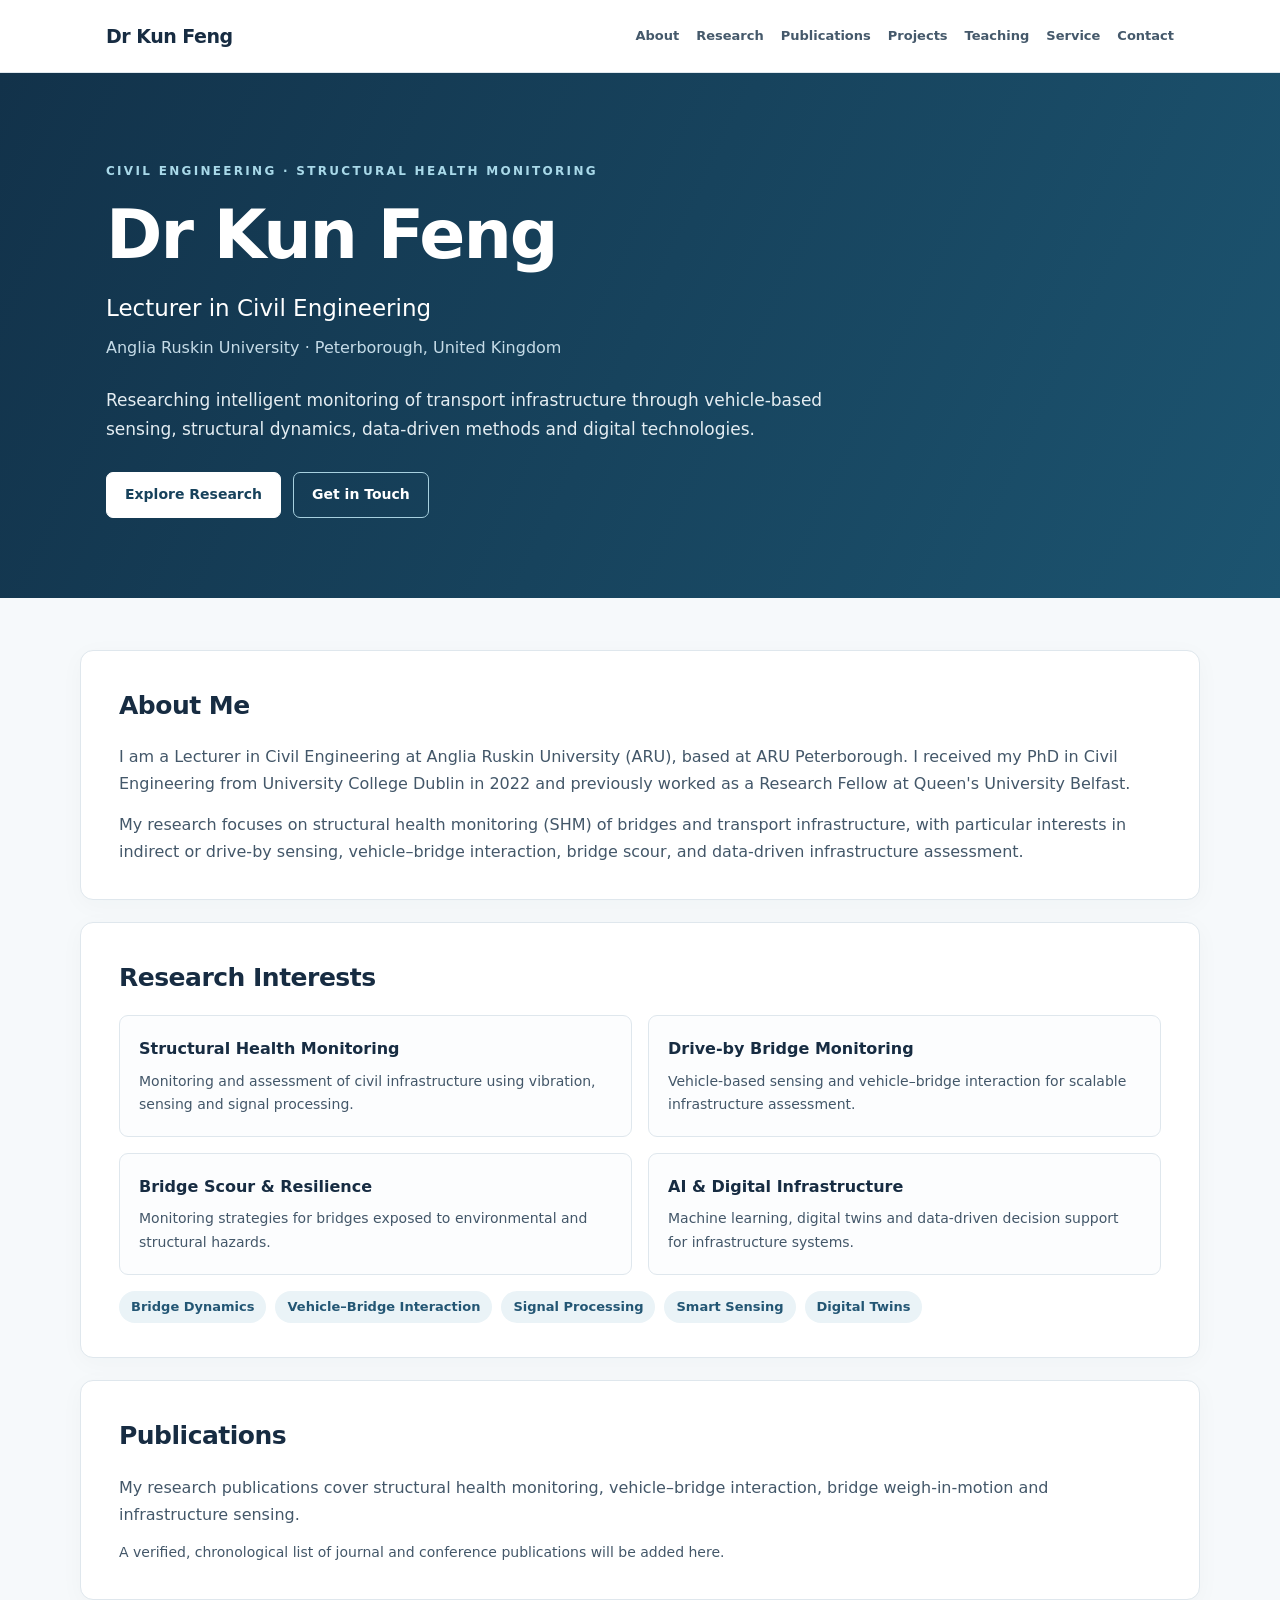
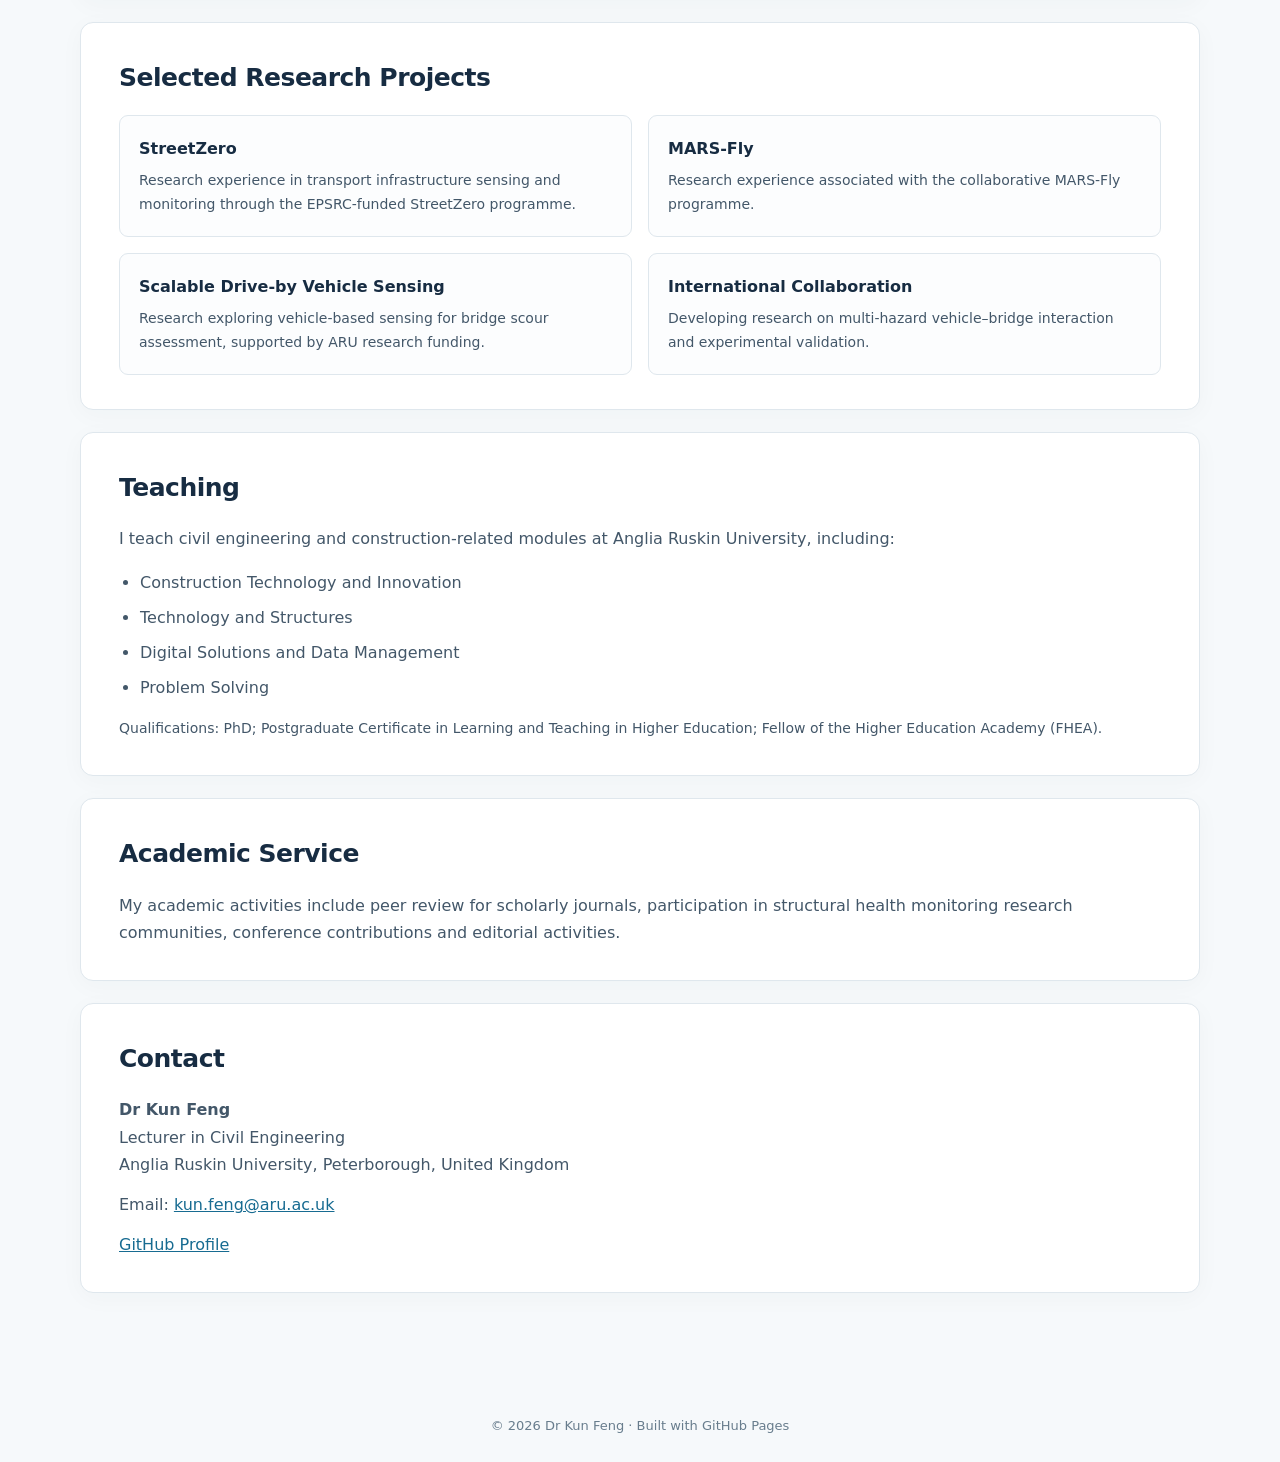
==== index.html @ 4bc51260 "Create index.html" ====
<!doctype html>
<html lang="en">
<head>
<meta charset="utf-8"><meta name="viewport" content="width=device-width, initial-scale=1">
<meta name="description" content="Academic website of Dr Kun Feng, Lecturer in Civil Engineering at Anglia Ruskin University. Research in structural health monitoring and vehicle–bridge interaction.">
<title>Dr Kun Feng | Civil Engineering Research</title>
<style>
:root{--ink:#172c42;--muted:#596b7c;--accent:#176b91;--line:#dfe7ed;--bg:#f6f9fb;--white:#fff}*{box-sizing:border-box}html{scroll-behavior:smooth}body{margin:0;background:var(--bg);font:16px/1.7 system-ui,-apple-system,Segoe UI,Arial,sans-serif;color:var(--ink)}a{color:var(--accent)}.shell{max-width:1120px;margin:auto;padding:0 26px}.top{background:#fff;border-bottom:1px solid var(--line);position:sticky;top:0;z-index:5}.nav{display:flex;align-items:center;justify-content:space-between;gap:20px;min-height:72px}.brand{font-size:19px;font-weight:750;letter-spacing:-.5px;color:var(--ink);text-decoration:none}.links{display:flex;flex-wrap:wrap;gap:17px}.links a{text-decoration:none;color:#45596b;font-size:13px;font-weight:600}.links a:hover{color:var(--accent)}.hero{background:linear-gradient(115deg,#12324a,#1c5470);color:white;padding:88px 0 80px}.eyebrow{text-transform:uppercase;letter-spacing:2.3px;font-size:12px;font-weight:700;color:#a9d9e9}.hero h1{font-size:clamp(42px,6vw,68px);line-height:1.08;letter-spacing:-2px;margin:17px 0}.hero .role{font-size:23px;margin:0 0 6px}.hero .uni{color:#c5dbe7;margin:0 0 25px}.hero .intro{max-width:750px;font-size:17px;color:#e4edf2}.actions{display:flex;flex-wrap:wrap;gap:12px;margin-top:28px}.button{display:inline-block;padding:10px 18px;border:1px solid #a7d0df;border-radius:7px;color:white;text-decoration:none;font-weight:650;font-size:14px}.button.primary{background:#fff;color:#17425c;border-color:white}.main{padding:52px 0 75px}.section{background:#fff;border:1px solid var(--line);border-radius:13px;padding:34px 38px;margin-bottom:22px;box-shadow:0 5px 25px #17374a08;scroll-margin-top:92px}.section h2{font-size:25px;letter-spacing:-.5px;margin:0 0 16px}.section p{margin:0 0 13px;color:#435769}.section p:last-child{margin-bottom:0}.grid{display:grid;grid-template-columns:repeat(2,minmax(0,1fr));gap:16px}.tile{border:1px solid var(--line);border-radius:9px;padding:19px;background:#fcfdfe}.tile h3{font-size:16px;margin:0 0 7px}.tile p{font-size:14px;margin:0}.tags{display:flex;flex-wrap:wrap;gap:9px;margin-top:16px}.tag{background:#eaf3f7;color:#235674;border-radius:100px;padding:5px 12px;font-size:13px;font-weight:600}.muted{color:var(--muted);font-size:14px}.footer{text-align:center;padding:25px;color:#687d8d;font-size:13px}.section ul{padding-left:21px;color:#435769}.section li{margin:8px 0}@media(max-width:700px){.nav{align-items:flex-start;flex-direction:column;padding:16px 0}.links{gap:10px 14px}.hero{padding:58px 0}.section{padding:25px 22px}.grid{grid-template-columns:1fr}}
</style>
</head>
<body>
<header class="top"><nav class="shell nav" aria-label="Main navigation"><a class="brand" href="#home">Dr Kun Feng</a><div class="links"><a href="#about">About</a><a href="#research">Research</a><a href="#publications">Publications</a><a href="#projects">Projects</a><a href="#teaching">Teaching</a><a href="#service">Service</a><a href="#contact">Contact</a></div></nav></header>
<section class="hero" id="home"><div class="shell"><div class="eyebrow">Civil Engineering · Structural Health Monitoring</div><h1>Dr Kun Feng</h1><p class="role">Lecturer in Civil Engineering</p><p class="uni">Anglia Ruskin University · Peterborough, United Kingdom</p><p class="intro">Researching intelligent monitoring of transport infrastructure through vehicle-based sensing, structural dynamics, data-driven methods and digital technologies.</p><div class="actions"><a class="button primary" href="#research">Explore Research</a><a class="button" href="#contact">Get in Touch</a></div></div></section>
<main class="shell main">
<section class="section" id="about"><h2>About Me</h2><p>I am a Lecturer in Civil Engineering at Anglia Ruskin University (ARU), based at ARU Peterborough. I received my PhD in Civil Engineering from University College Dublin in 2022 and previously worked as a Research Fellow at Queen's University Belfast.</p><p>My research focuses on structural health monitoring (SHM) of bridges and transport infrastructure, with particular interests in indirect or drive-by sensing, vehicle–bridge interaction, bridge scour, and data-driven infrastructure assessment.</p></section>
<section class="section" id="research"><h2>Research Interests</h2><div class="grid"><article class="tile"><h3>Structural Health Monitoring</h3><p>Monitoring and assessment of civil infrastructure using vibration, sensing and signal processing.</p></article><article class="tile"><h3>Drive-by Bridge Monitoring</h3><p>Vehicle-based sensing and vehicle–bridge interaction for scalable infrastructure assessment.</p></article><article class="tile"><h3>Bridge Scour &amp; Resilience</h3><p>Monitoring strategies for bridges exposed to environmental and structural hazards.</p></article><article class="tile"><h3>AI &amp; Digital Infrastructure</h3><p>Machine learning, digital twins and data-driven decision support for infrastructure systems.</p></article></div><div class="tags"><span class="tag">Bridge Dynamics</span><span class="tag">Vehicle–Bridge Interaction</span><span class="tag">Signal Processing</span><span class="tag">Smart Sensing</span><span class="tag">Digital Twins</span></div></section>
<section class="section" id="publications"><h2>Publications</h2><p>My research publications cover structural health monitoring, vehicle–bridge interaction, bridge weigh-in-motion and infrastructure sensing.</p><p class="muted">A verified, chronological list of journal and conference publications will be added here.</p></section>
<section class="section" id="projects"><h2>Selected Research Projects</h2><div class="grid"><article class="tile"><h3>StreetZero</h3><p>Research experience in transport infrastructure sensing and monitoring through the EPSRC-funded StreetZero programme.</p></article><article class="tile"><h3>MARS-Fly</h3><p>Research experience associated with the collaborative MARS-Fly programme.</p></article><article class="tile"><h3>Scalable Drive-by Vehicle Sensing</h3><p>Research exploring vehicle-based sensing for bridge scour assessment, supported by ARU research funding.</p></article><article class="tile"><h3>International Collaboration</h3><p>Developing research on multi-hazard vehicle–bridge interaction and experimental validation.</p></article></div></section>
<section class="section" id="teaching"><h2>Teaching</h2><p>I teach civil engineering and construction-related modules at Anglia Ruskin University, including:</p><ul><li>Construction Technology and Innovation</li><li>Technology and Structures</li><li>Digital Solutions and Data Management</li><li>Problem Solving</li></ul><p class="muted">Qualifications: PhD; Postgraduate Certificate in Learning and Teaching in Higher Education; Fellow of the Higher Education Academy (FHEA).</p></section>
<section class="section" id="service"><h2>Academic Service</h2><p>My academic activities include peer review for scholarly journals, participation in structural health monitoring research communities, conference contributions and editorial activities.</p></section>
<section class="section" id="contact"><h2>Contact</h2><p><strong>Dr Kun Feng</strong><br>Lecturer in Civil Engineering<br>Anglia Ruskin University, Peterborough, United Kingdom</p><p>Email: <a href="mailto:kun.feng@aru.ac.uk">kun.feng@aru.ac.uk</a></p><p><a href="https://github.com/drkunfeng" target="_blank" rel="noopener noreferrer">GitHub Profile</a></p></section>
</main><footer class="footer">© <span id="year">2026</span> Dr Kun Feng · Built with GitHub Pages</footer><script>document.getElementById('year').textContent=new Date().getFullYear();</script>
</body></html>
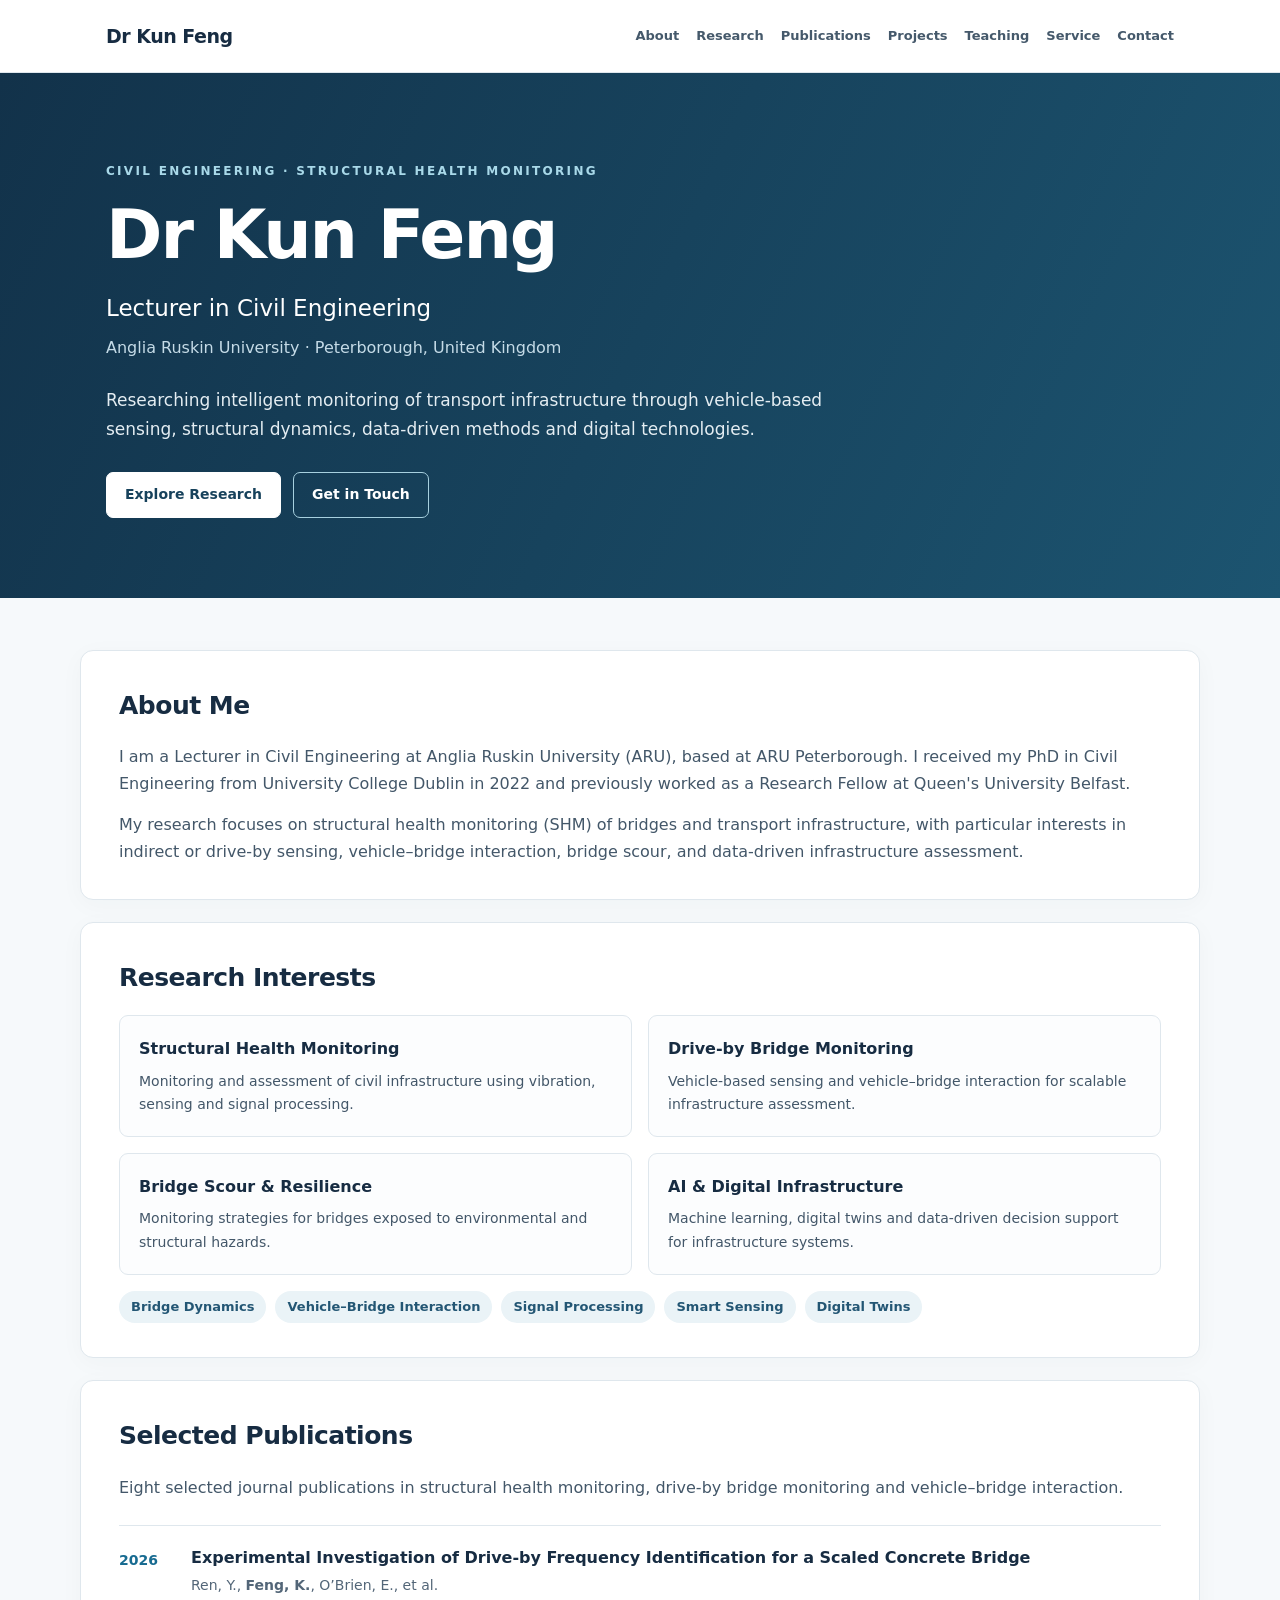
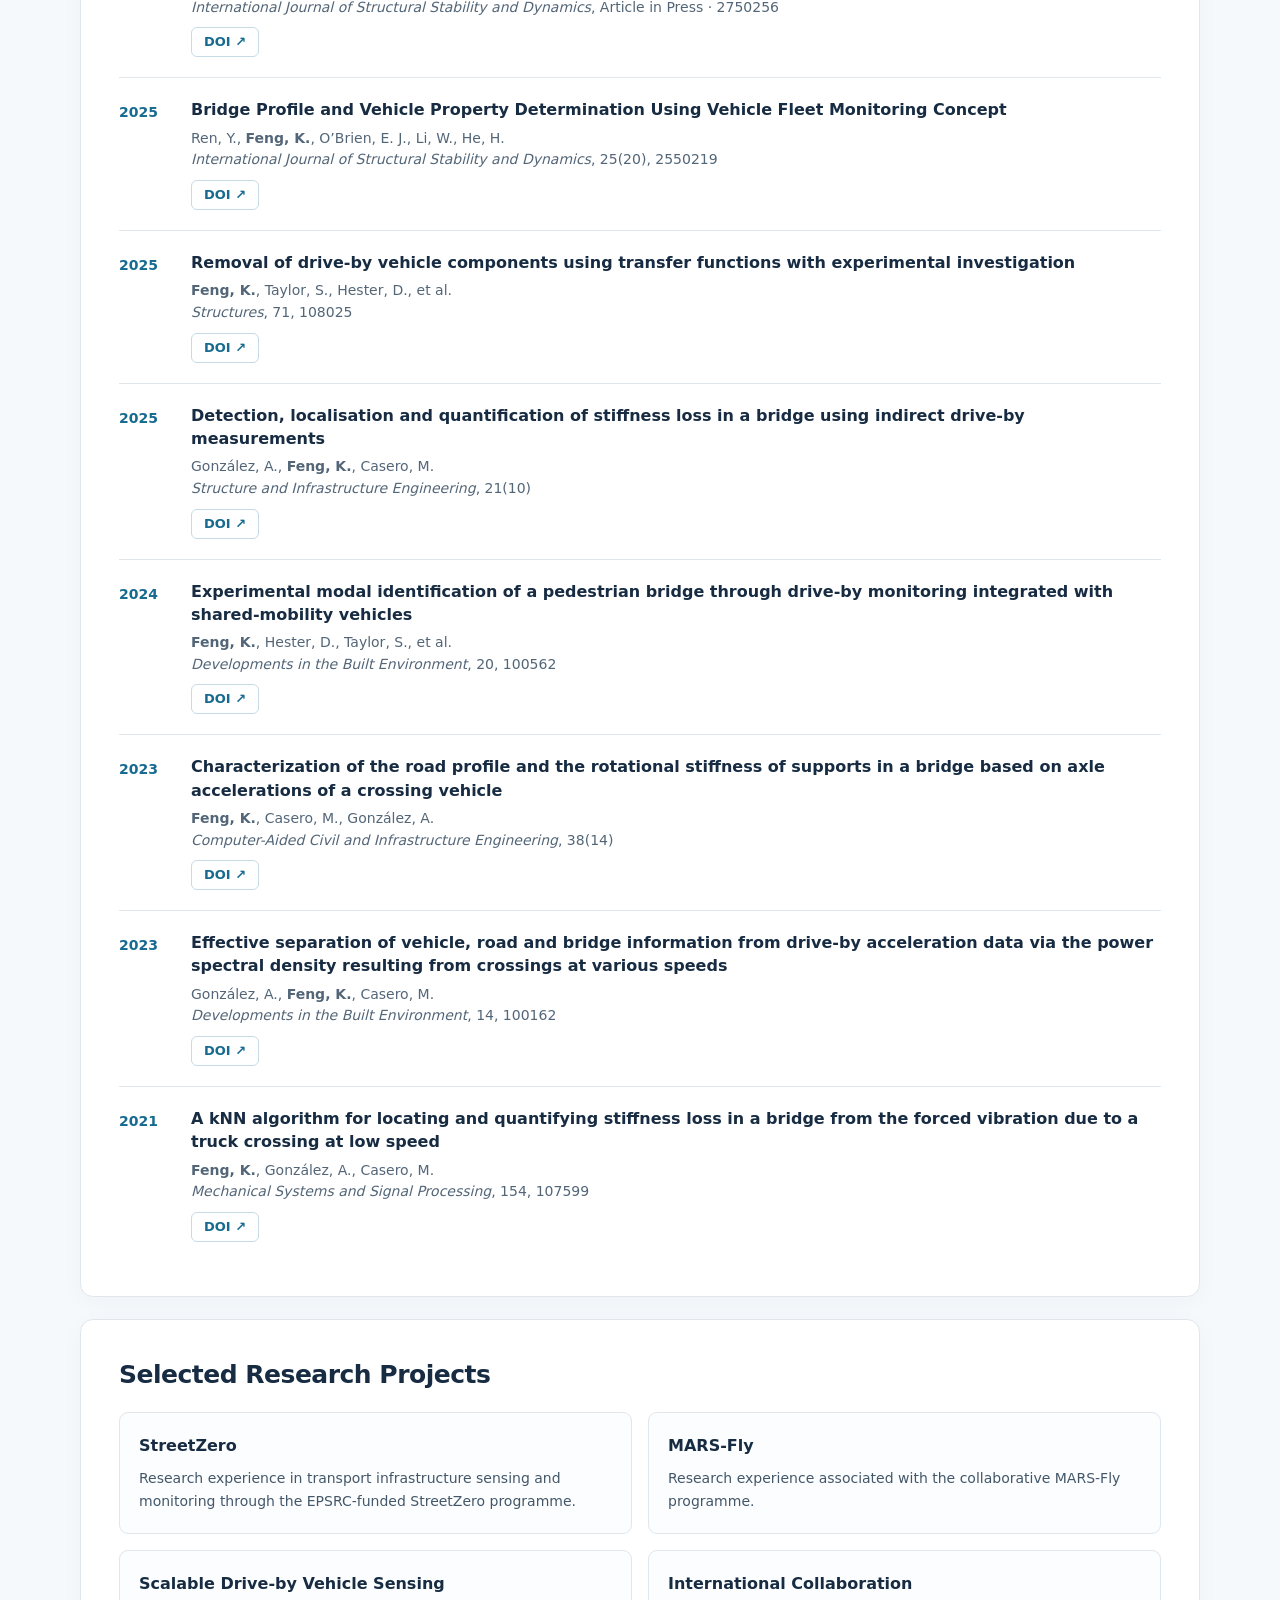
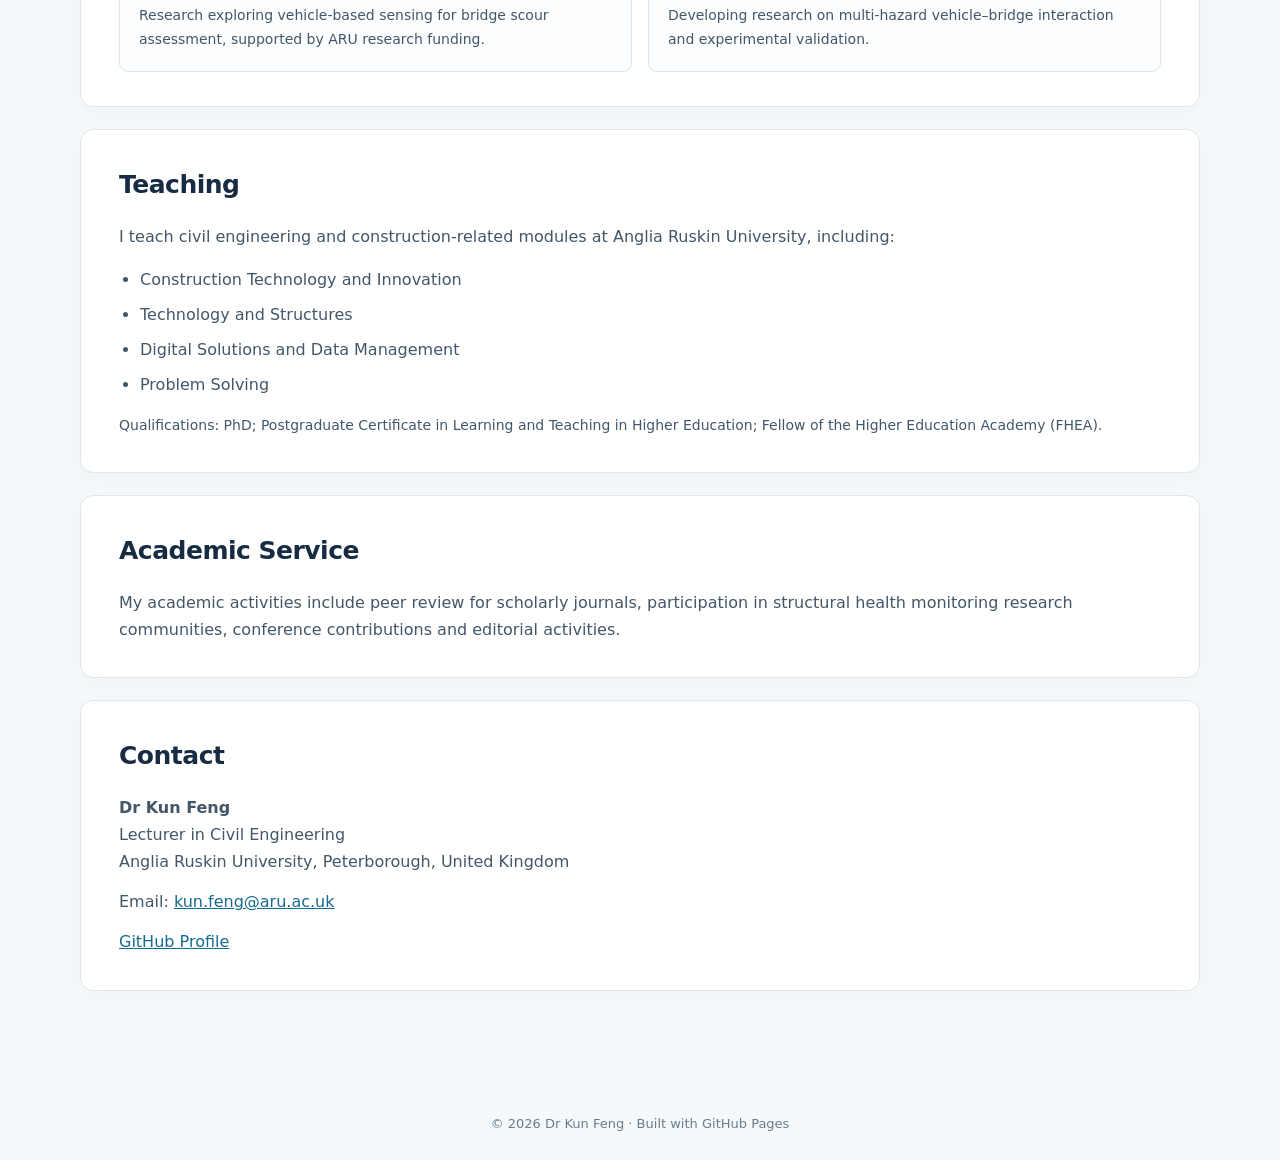
==== commit 99947a20: "Update index.html" ====
--- a/index.html
+++ b/index.html
@@ -6,6 +6,7 @@
 <title>Dr Kun Feng | Civil Engineering Research</title>
 <style>
 :root{--ink:#172c42;--muted:#596b7c;--accent:#176b91;--line:#dfe7ed;--bg:#f6f9fb;--white:#fff}*{box-sizing:border-box}html{scroll-behavior:smooth}body{margin:0;background:var(--bg);font:16px/1.7 system-ui,-apple-system,Segoe UI,Arial,sans-serif;color:var(--ink)}a{color:var(--accent)}.shell{max-width:1120px;margin:auto;padding:0 26px}.top{background:#fff;border-bottom:1px solid var(--line);position:sticky;top:0;z-index:5}.nav{display:flex;align-items:center;justify-content:space-between;gap:20px;min-height:72px}.brand{font-size:19px;font-weight:750;letter-spacing:-.5px;color:var(--ink);text-decoration:none}.links{display:flex;flex-wrap:wrap;gap:17px}.links a{text-decoration:none;color:#45596b;font-size:13px;font-weight:600}.links a:hover{color:var(--accent)}.hero{background:linear-gradient(115deg,#12324a,#1c5470);color:white;padding:88px 0 80px}.eyebrow{text-transform:uppercase;letter-spacing:2.3px;font-size:12px;font-weight:700;color:#a9d9e9}.hero h1{font-size:clamp(42px,6vw,68px);line-height:1.08;letter-spacing:-2px;margin:17px 0}.hero .role{font-size:23px;margin:0 0 6px}.hero .uni{color:#c5dbe7;margin:0 0 25px}.hero .intro{max-width:750px;font-size:17px;color:#e4edf2}.actions{display:flex;flex-wrap:wrap;gap:12px;margin-top:28px}.button{display:inline-block;padding:10px 18px;border:1px solid #a7d0df;border-radius:7px;color:white;text-decoration:none;font-weight:650;font-size:14px}.button.primary{background:#fff;color:#17425c;border-color:white}.main{padding:52px 0 75px}.section{background:#fff;border:1px solid var(--line);border-radius:13px;padding:34px 38px;margin-bottom:22px;box-shadow:0 5px 25px #17374a08;scroll-margin-top:92px}.section h2{font-size:25px;letter-spacing:-.5px;margin:0 0 16px}.section p{margin:0 0 13px;color:#435769}.section p:last-child{margin-bottom:0}.grid{display:grid;grid-template-columns:repeat(2,minmax(0,1fr));gap:16px}.tile{border:1px solid var(--line);border-radius:9px;padding:19px;background:#fcfdfe}.tile h3{font-size:16px;margin:0 0 7px}.tile p{font-size:14px;margin:0}.tags{display:flex;flex-wrap:wrap;gap:9px;margin-top:16px}.tag{background:#eaf3f7;color:#235674;border-radius:100px;padding:5px 12px;font-size:13px;font-weight:600}.muted{color:var(--muted);font-size:14px}.footer{text-align:center;padding:25px;color:#687d8d;font-size:13px}.section ul{padding-left:21px;color:#435769}.section li{margin:8px 0}@media(max-width:700px){.nav{align-items:flex-start;flex-direction:column;padding:16px 0}.links{gap:10px 14px}.hero{padding:58px 0}.section{padding:25px 22px}.grid{grid-template-columns:1fr}}
+.pub-list{list-style:none;padding:0!important;margin:24px 0 0}.pub{display:grid;grid-template-columns:56px 1fr;gap:16px;padding:20px 0;border-top:1px solid var(--line);margin:0!important}.pub-year{font-size:14px;color:var(--accent);font-weight:750;padding-top:3px}.pub h3{font-size:16px;line-height:1.45;margin:0 0 6px}.pub-authors,.pub-venue{font-size:14px;color:#536678;line-height:1.55}.pub-doi{display:inline-block;margin-top:9px;text-decoration:none;font-size:13px;font-weight:700;border:1px solid #c6dbe5;border-radius:6px;padding:3px 12px}.pub-doi:hover{background:#eaf3f7}@media(max-width:500px){.pub{grid-template-columns:1fr;gap:3px}}
 </style>
 </head>
 <body>
@@ -14,7 +15,7 @@
 <main class="shell main">
 <section class="section" id="about"><h2>About Me</h2><p>I am a Lecturer in Civil Engineering at Anglia Ruskin University (ARU), based at ARU Peterborough. I received my PhD in Civil Engineering from University College Dublin in 2022 and previously worked as a Research Fellow at Queen's University Belfast.</p><p>My research focuses on structural health monitoring (SHM) of bridges and transport infrastructure, with particular interests in indirect or drive-by sensing, vehicle–bridge interaction, bridge scour, and data-driven infrastructure assessment.</p></section>
 <section class="section" id="research"><h2>Research Interests</h2><div class="grid"><article class="tile"><h3>Structural Health Monitoring</h3><p>Monitoring and assessment of civil infrastructure using vibration, sensing and signal processing.</p></article><article class="tile"><h3>Drive-by Bridge Monitoring</h3><p>Vehicle-based sensing and vehicle–bridge interaction for scalable infrastructure assessment.</p></article><article class="tile"><h3>Bridge Scour &amp; Resilience</h3><p>Monitoring strategies for bridges exposed to environmental and structural hazards.</p></article><article class="tile"><h3>AI &amp; Digital Infrastructure</h3><p>Machine learning, digital twins and data-driven decision support for infrastructure systems.</p></article></div><div class="tags"><span class="tag">Bridge Dynamics</span><span class="tag">Vehicle–Bridge Interaction</span><span class="tag">Signal Processing</span><span class="tag">Smart Sensing</span><span class="tag">Digital Twins</span></div></section>
-<section class="section" id="publications"><h2>Publications</h2><p>My research publications cover structural health monitoring, vehicle–bridge interaction, bridge weigh-in-motion and infrastructure sensing.</p><p class="muted">A verified, chronological list of journal and conference publications will be added here.</p></section>
+<section class="section" id="publications"><h2>Selected Publications</h2><p>Eight selected journal publications in structural health monitoring, drive-by bridge monitoring and vehicle–bridge interaction.</p><ol class="pub-list"><li class="pub"><div class="pub-year">2026</div><div><h3>Experimental Investigation of Drive-by Frequency Identification for a Scaled Concrete Bridge</h3><div class="pub-authors">Ren, Y., <strong>Feng, K.</strong>, O’Brien, E., et al.</div><div class="pub-venue"><em>International Journal of Structural Stability and Dynamics</em>, Article in Press · 2750256</div><a class="pub-doi" href="https://doi.org/10.1142/S0219455427502567" target="_blank" rel="noopener noreferrer">DOI ↗</a></div></li><li class="pub"><div class="pub-year">2025</div><div><h3>Bridge Profile and Vehicle Property Determination Using Vehicle Fleet Monitoring Concept</h3><div class="pub-authors">Ren, Y., <strong>Feng, K.</strong>, O’Brien, E. J., Li, W., He, H.</div><div class="pub-venue"><em>International Journal of Structural Stability and Dynamics</em>, 25(20), 2550219</div><a class="pub-doi" href="https://doi.org/10.1142/S0219455425502190" target="_blank" rel="noopener noreferrer">DOI ↗</a></div></li><li class="pub"><div class="pub-year">2025</div><div><h3>Removal of drive-by vehicle components using transfer functions with experimental investigation</h3><div class="pub-authors"><strong>Feng, K.</strong>, Taylor, S., Hester, D., et al.</div><div class="pub-venue"><em>Structures</em>, 71, 108025</div><a class="pub-doi" href="https://doi.org/10.1016/j.istruc.2024.108025" target="_blank" rel="noopener noreferrer">DOI ↗</a></div></li><li class="pub"><div class="pub-year">2025</div><div><h3>Detection, localisation and quantification of stiffness loss in a bridge using indirect drive-by measurements</h3><div class="pub-authors">González, A., <strong>Feng, K.</strong>, Casero, M.</div><div class="pub-venue"><em>Structure and Infrastructure Engineering</em>, 21(10)</div><a class="pub-doi" href="https://doi.org/10.1080/15732479.2023.2275682" target="_blank" rel="noopener noreferrer">DOI ↗</a></div></li><li class="pub"><div class="pub-year">2024</div><div><h3>Experimental modal identification of a pedestrian bridge through drive-by monitoring integrated with shared-mobility vehicles</h3><div class="pub-authors"><strong>Feng, K.</strong>, Hester, D., Taylor, S., et al.</div><div class="pub-venue"><em>Developments in the Built Environment</em>, 20, 100562</div><a class="pub-doi" href="https://doi.org/10.1016/j.dibe.2024.100562" target="_blank" rel="noopener noreferrer">DOI ↗</a></div></li><li class="pub"><div class="pub-year">2023</div><div><h3>Characterization of the road profile and the rotational stiffness of supports in a bridge based on axle accelerations of a crossing vehicle</h3><div class="pub-authors"><strong>Feng, K.</strong>, Casero, M., González, A.</div><div class="pub-venue"><em>Computer-Aided Civil and Infrastructure Engineering</em>, 38(14)</div><a class="pub-doi" href="https://doi.org/10.1111/mice.12974" target="_blank" rel="noopener noreferrer">DOI ↗</a></div></li><li class="pub"><div class="pub-year">2023</div><div><h3>Effective separation of vehicle, road and bridge information from drive-by acceleration data via the power spectral density resulting from crossings at various speeds</h3><div class="pub-authors">González, A., <strong>Feng, K.</strong>, Casero, M.</div><div class="pub-venue"><em>Developments in the Built Environment</em>, 14, 100162</div><a class="pub-doi" href="https://doi.org/10.1016/j.dibe.2023.100162" target="_blank" rel="noopener noreferrer">DOI ↗</a></div></li><li class="pub"><div class="pub-year">2021</div><div><h3>A kNN algorithm for locating and quantifying stiffness loss in a bridge from the forced vibration due to a truck crossing at low speed</h3><div class="pub-authors"><strong>Feng, K.</strong>, González, A., Casero, M.</div><div class="pub-venue"><em>Mechanical Systems and Signal Processing</em>, 154, 107599</div><a class="pub-doi" href="https://doi.org/10.1016/j.ymssp.2020.107599" target="_blank" rel="noopener noreferrer">DOI ↗</a></div></li></ol></section>
 <section class="section" id="projects"><h2>Selected Research Projects</h2><div class="grid"><article class="tile"><h3>StreetZero</h3><p>Research experience in transport infrastructure sensing and monitoring through the EPSRC-funded StreetZero programme.</p></article><article class="tile"><h3>MARS-Fly</h3><p>Research experience associated with the collaborative MARS-Fly programme.</p></article><article class="tile"><h3>Scalable Drive-by Vehicle Sensing</h3><p>Research exploring vehicle-based sensing for bridge scour assessment, supported by ARU research funding.</p></article><article class="tile"><h3>International Collaboration</h3><p>Developing research on multi-hazard vehicle–bridge interaction and experimental validation.</p></article></div></section>
 <section class="section" id="teaching"><h2>Teaching</h2><p>I teach civil engineering and construction-related modules at Anglia Ruskin University, including:</p><ul><li>Construction Technology and Innovation</li><li>Technology and Structures</li><li>Digital Solutions and Data Management</li><li>Problem Solving</li></ul><p class="muted">Qualifications: PhD; Postgraduate Certificate in Learning and Teaching in Higher Education; Fellow of the Higher Education Academy (FHEA).</p></section>
 <section class="section" id="service"><h2>Academic Service</h2><p>My academic activities include peer review for scholarly journals, participation in structural health monitoring research communities, conference contributions and editorial activities.</p></section>
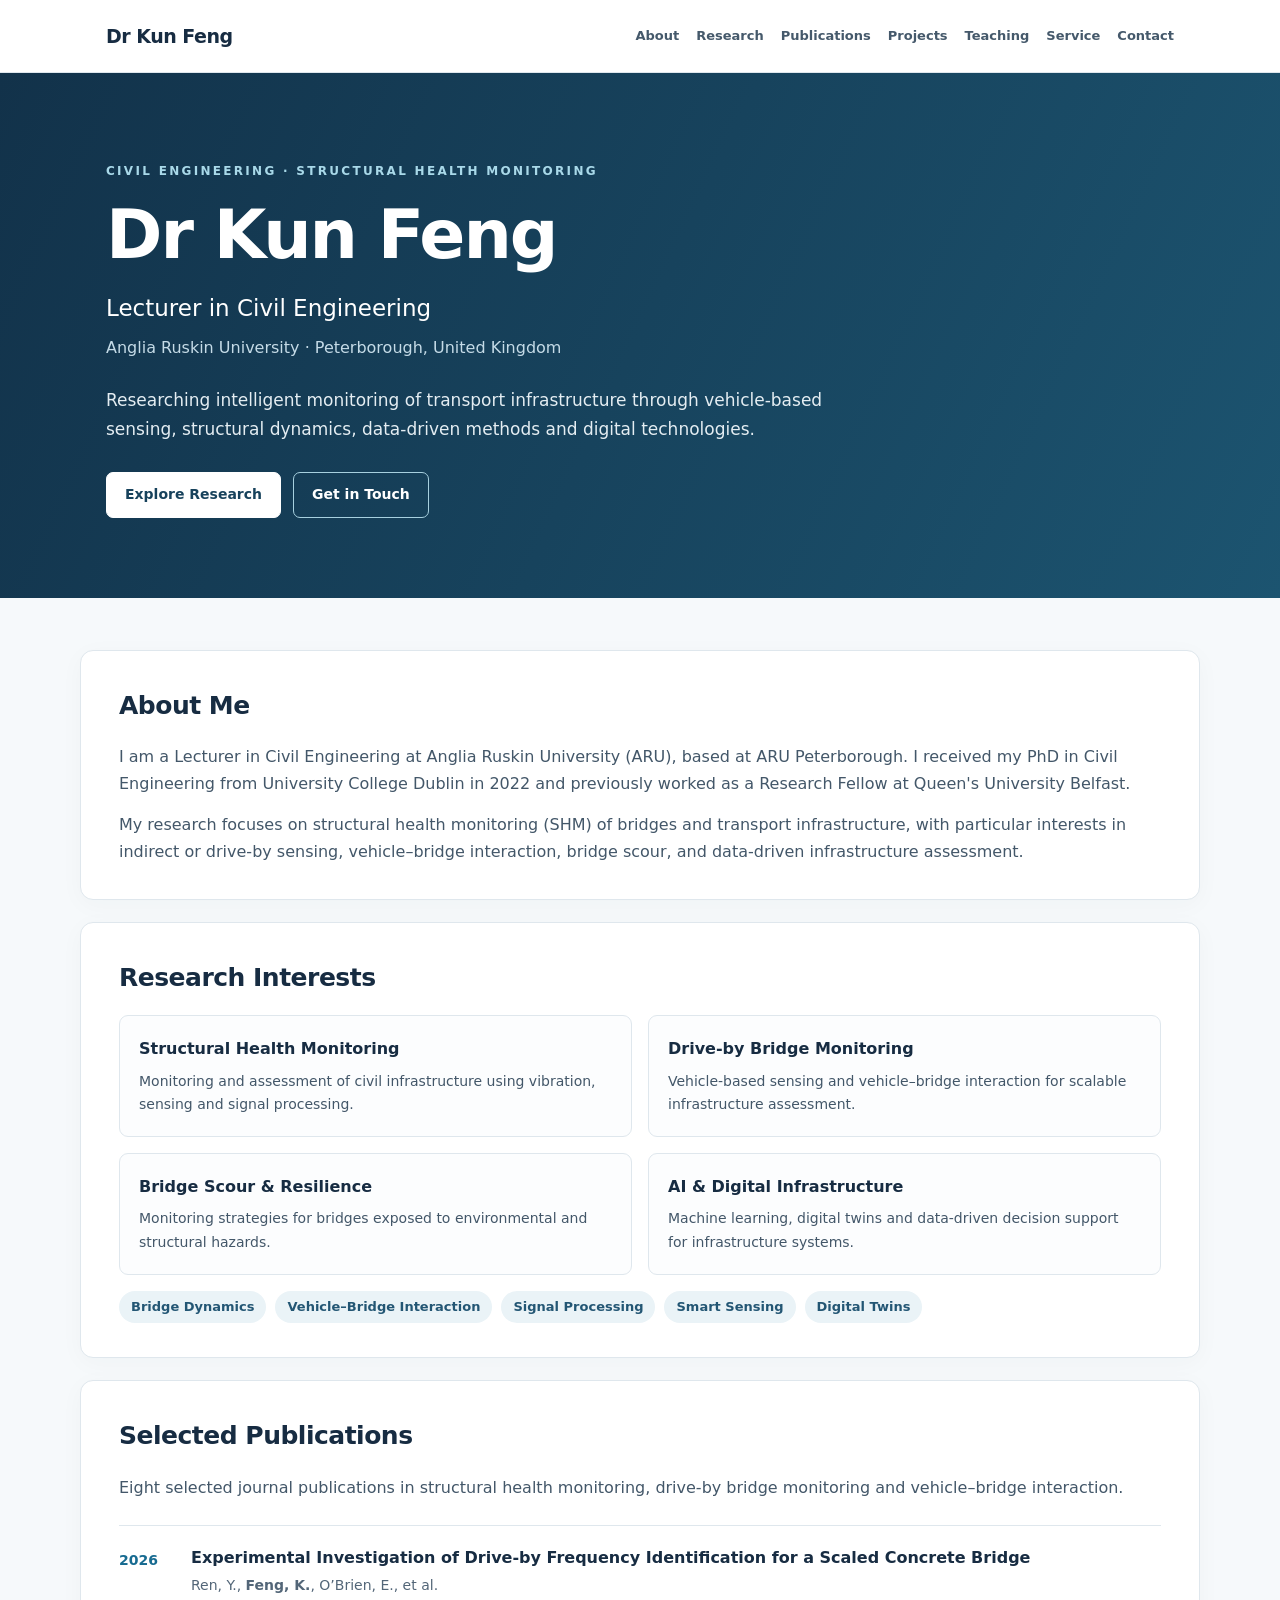
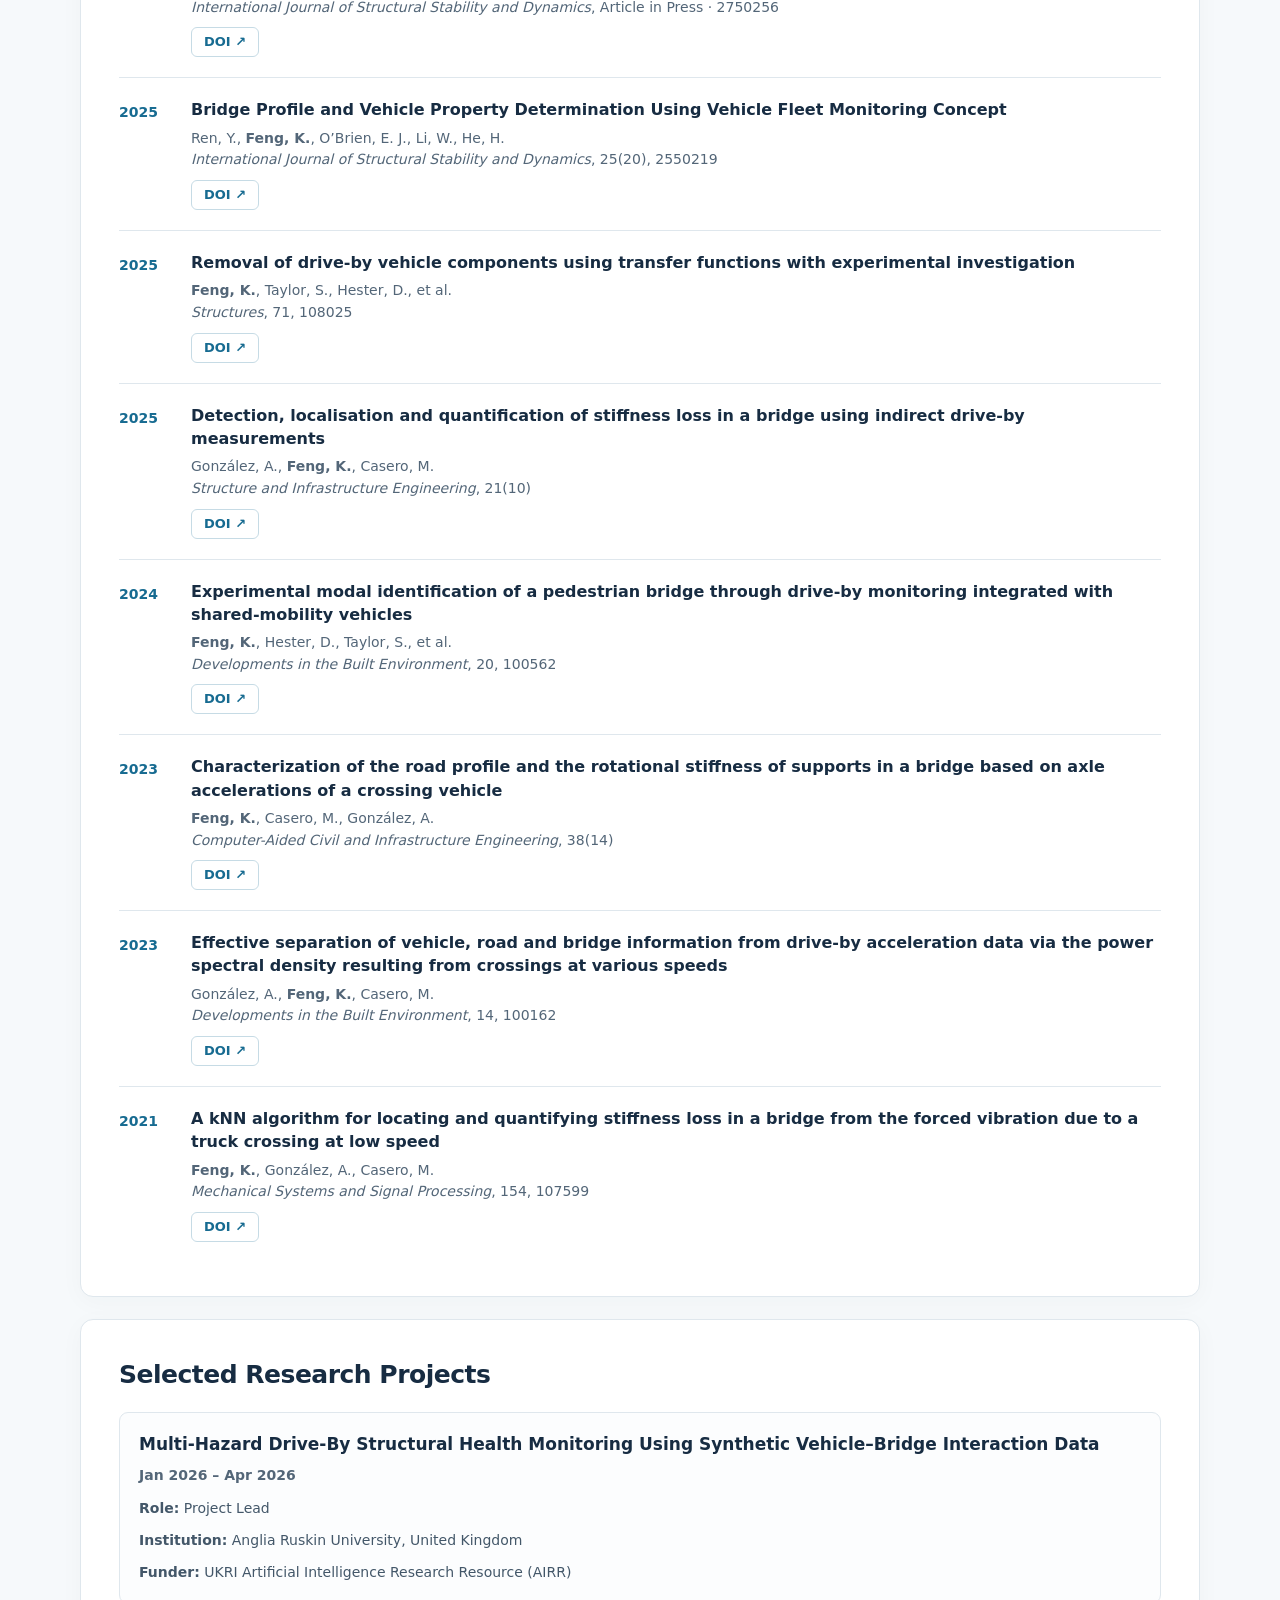
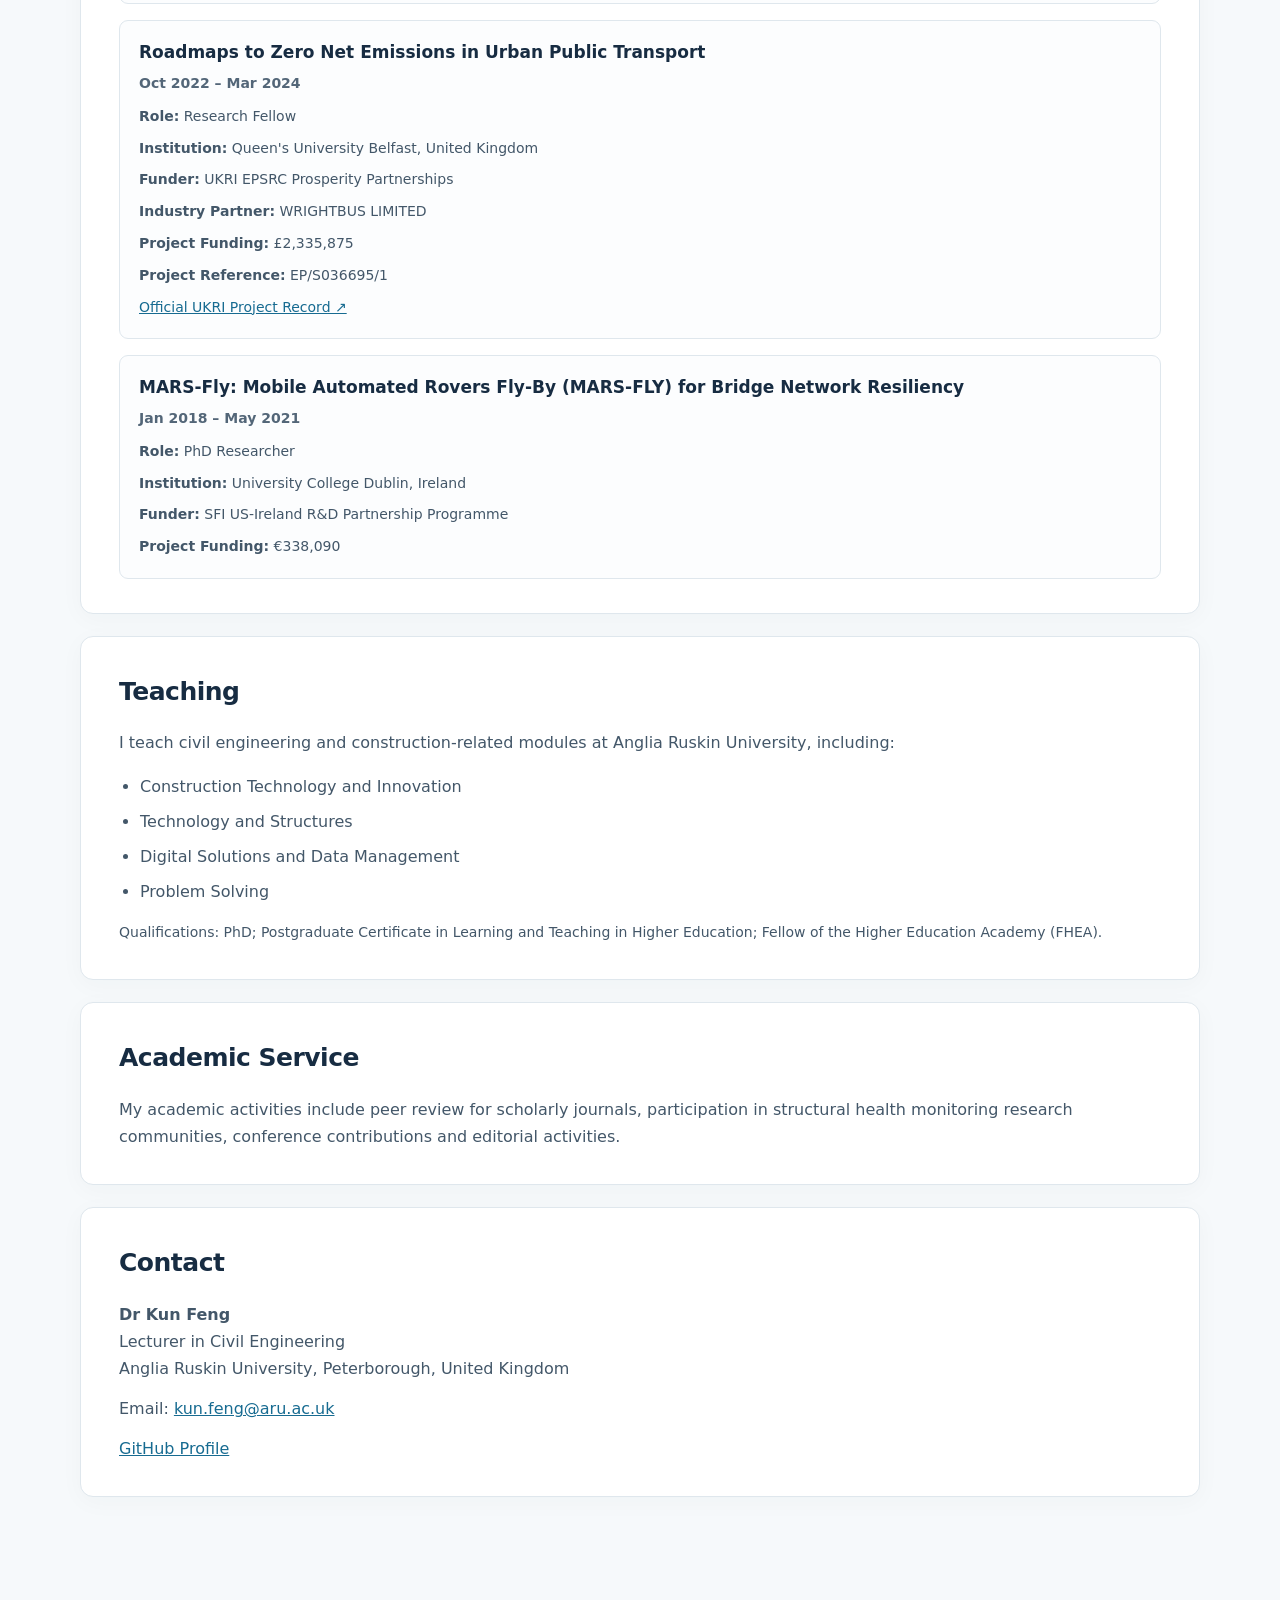
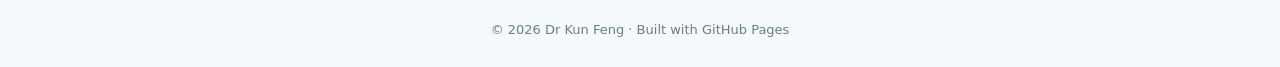
==== commit b037acb2: "Update index.html" ====
--- a/index.html
+++ b/index.html
@@ -7,7 +7,7 @@
 <style>
 :root{--ink:#172c42;--muted:#596b7c;--accent:#176b91;--line:#dfe7ed;--bg:#f6f9fb;--white:#fff}*{box-sizing:border-box}html{scroll-behavior:smooth}body{margin:0;background:var(--bg);font:16px/1.7 system-ui,-apple-system,Segoe UI,Arial,sans-serif;color:var(--ink)}a{color:var(--accent)}.shell{max-width:1120px;margin:auto;padding:0 26px}.top{background:#fff;border-bottom:1px solid var(--line);position:sticky;top:0;z-index:5}.nav{display:flex;align-items:center;justify-content:space-between;gap:20px;min-height:72px}.brand{font-size:19px;font-weight:750;letter-spacing:-.5px;color:var(--ink);text-decoration:none}.links{display:flex;flex-wrap:wrap;gap:17px}.links a{text-decoration:none;color:#45596b;font-size:13px;font-weight:600}.links a:hover{color:var(--accent)}.hero{background:linear-gradient(115deg,#12324a,#1c5470);color:white;padding:88px 0 80px}.eyebrow{text-transform:uppercase;letter-spacing:2.3px;font-size:12px;font-weight:700;color:#a9d9e9}.hero h1{font-size:clamp(42px,6vw,68px);line-height:1.08;letter-spacing:-2px;margin:17px 0}.hero .role{font-size:23px;margin:0 0 6px}.hero .uni{color:#c5dbe7;margin:0 0 25px}.hero .intro{max-width:750px;font-size:17px;color:#e4edf2}.actions{display:flex;flex-wrap:wrap;gap:12px;margin-top:28px}.button{display:inline-block;padding:10px 18px;border:1px solid #a7d0df;border-radius:7px;color:white;text-decoration:none;font-weight:650;font-size:14px}.button.primary{background:#fff;color:#17425c;border-color:white}.main{padding:52px 0 75px}.section{background:#fff;border:1px solid var(--line);border-radius:13px;padding:34px 38px;margin-bottom:22px;box-shadow:0 5px 25px #17374a08;scroll-margin-top:92px}.section h2{font-size:25px;letter-spacing:-.5px;margin:0 0 16px}.section p{margin:0 0 13px;color:#435769}.section p:last-child{margin-bottom:0}.grid{display:grid;grid-template-columns:repeat(2,minmax(0,1fr));gap:16px}.tile{border:1px solid var(--line);border-radius:9px;padding:19px;background:#fcfdfe}.tile h3{font-size:16px;margin:0 0 7px}.tile p{font-size:14px;margin:0}.tags{display:flex;flex-wrap:wrap;gap:9px;margin-top:16px}.tag{background:#eaf3f7;color:#235674;border-radius:100px;padding:5px 12px;font-size:13px;font-weight:600}.muted{color:var(--muted);font-size:14px}.footer{text-align:center;padding:25px;color:#687d8d;font-size:13px}.section ul{padding-left:21px;color:#435769}.section li{margin:8px 0}@media(max-width:700px){.nav{align-items:flex-start;flex-direction:column;padding:16px 0}.links{gap:10px 14px}.hero{padding:58px 0}.section{padding:25px 22px}.grid{grid-template-columns:1fr}}
 .pub-list{list-style:none;padding:0!important;margin:24px 0 0}.pub{display:grid;grid-template-columns:56px 1fr;gap:16px;padding:20px 0;border-top:1px solid var(--line);margin:0!important}.pub-year{font-size:14px;color:var(--accent);font-weight:750;padding-top:3px}.pub h3{font-size:16px;line-height:1.45;margin:0 0 6px}.pub-authors,.pub-venue{font-size:14px;color:#536678;line-height:1.55}.pub-doi{display:inline-block;margin-top:9px;text-decoration:none;font-size:13px;font-weight:700;border:1px solid #c6dbe5;border-radius:6px;padding:3px 12px}.pub-doi:hover{background:#eaf3f7}@media(max-width:500px){.pub{grid-template-columns:1fr;gap:3px}}
-</style>
+.project-list{display:grid;grid-template-columns:1fr;gap:16px}.project-meta{font-size:14px;color:#536678;margin:0 0 9px}.project-list .tile h3{font-size:17px;line-height:1.45}.project-list .tile p{margin-top:8px}</style>
 </head>
 <body>
 <header class="top"><nav class="shell nav" aria-label="Main navigation"><a class="brand" href="#home">Dr Kun Feng</a><div class="links"><a href="#about">About</a><a href="#research">Research</a><a href="#publications">Publications</a><a href="#projects">Projects</a><a href="#teaching">Teaching</a><a href="#service">Service</a><a href="#contact">Contact</a></div></nav></header>
@@ -16,7 +16,11 @@
 <section class="section" id="about"><h2>About Me</h2><p>I am a Lecturer in Civil Engineering at Anglia Ruskin University (ARU), based at ARU Peterborough. I received my PhD in Civil Engineering from University College Dublin in 2022 and previously worked as a Research Fellow at Queen's University Belfast.</p><p>My research focuses on structural health monitoring (SHM) of bridges and transport infrastructure, with particular interests in indirect or drive-by sensing, vehicle–bridge interaction, bridge scour, and data-driven infrastructure assessment.</p></section>
 <section class="section" id="research"><h2>Research Interests</h2><div class="grid"><article class="tile"><h3>Structural Health Monitoring</h3><p>Monitoring and assessment of civil infrastructure using vibration, sensing and signal processing.</p></article><article class="tile"><h3>Drive-by Bridge Monitoring</h3><p>Vehicle-based sensing and vehicle–bridge interaction for scalable infrastructure assessment.</p></article><article class="tile"><h3>Bridge Scour &amp; Resilience</h3><p>Monitoring strategies for bridges exposed to environmental and structural hazards.</p></article><article class="tile"><h3>AI &amp; Digital Infrastructure</h3><p>Machine learning, digital twins and data-driven decision support for infrastructure systems.</p></article></div><div class="tags"><span class="tag">Bridge Dynamics</span><span class="tag">Vehicle–Bridge Interaction</span><span class="tag">Signal Processing</span><span class="tag">Smart Sensing</span><span class="tag">Digital Twins</span></div></section>
 <section class="section" id="publications"><h2>Selected Publications</h2><p>Eight selected journal publications in structural health monitoring, drive-by bridge monitoring and vehicle–bridge interaction.</p><ol class="pub-list"><li class="pub"><div class="pub-year">2026</div><div><h3>Experimental Investigation of Drive-by Frequency Identification for a Scaled Concrete Bridge</h3><div class="pub-authors">Ren, Y., <strong>Feng, K.</strong>, O’Brien, E., et al.</div><div class="pub-venue"><em>International Journal of Structural Stability and Dynamics</em>, Article in Press · 2750256</div><a class="pub-doi" href="https://doi.org/10.1142/S0219455427502567" target="_blank" rel="noopener noreferrer">DOI ↗</a></div></li><li class="pub"><div class="pub-year">2025</div><div><h3>Bridge Profile and Vehicle Property Determination Using Vehicle Fleet Monitoring Concept</h3><div class="pub-authors">Ren, Y., <strong>Feng, K.</strong>, O’Brien, E. J., Li, W., He, H.</div><div class="pub-venue"><em>International Journal of Structural Stability and Dynamics</em>, 25(20), 2550219</div><a class="pub-doi" href="https://doi.org/10.1142/S0219455425502190" target="_blank" rel="noopener noreferrer">DOI ↗</a></div></li><li class="pub"><div class="pub-year">2025</div><div><h3>Removal of drive-by vehicle components using transfer functions with experimental investigation</h3><div class="pub-authors"><strong>Feng, K.</strong>, Taylor, S., Hester, D., et al.</div><div class="pub-venue"><em>Structures</em>, 71, 108025</div><a class="pub-doi" href="https://doi.org/10.1016/j.istruc.2024.108025" target="_blank" rel="noopener noreferrer">DOI ↗</a></div></li><li class="pub"><div class="pub-year">2025</div><div><h3>Detection, localisation and quantification of stiffness loss in a bridge using indirect drive-by measurements</h3><div class="pub-authors">González, A., <strong>Feng, K.</strong>, Casero, M.</div><div class="pub-venue"><em>Structure and Infrastructure Engineering</em>, 21(10)</div><a class="pub-doi" href="https://doi.org/10.1080/15732479.2023.2275682" target="_blank" rel="noopener noreferrer">DOI ↗</a></div></li><li class="pub"><div class="pub-year">2024</div><div><h3>Experimental modal identification of a pedestrian bridge through drive-by monitoring integrated with shared-mobility vehicles</h3><div class="pub-authors"><strong>Feng, K.</strong>, Hester, D., Taylor, S., et al.</div><div class="pub-venue"><em>Developments in the Built Environment</em>, 20, 100562</div><a class="pub-doi" href="https://doi.org/10.1016/j.dibe.2024.100562" target="_blank" rel="noopener noreferrer">DOI ↗</a></div></li><li class="pub"><div class="pub-year">2023</div><div><h3>Characterization of the road profile and the rotational stiffness of supports in a bridge based on axle accelerations of a crossing vehicle</h3><div class="pub-authors"><strong>Feng, K.</strong>, Casero, M., González, A.</div><div class="pub-venue"><em>Computer-Aided Civil and Infrastructure Engineering</em>, 38(14)</div><a class="pub-doi" href="https://doi.org/10.1111/mice.12974" target="_blank" rel="noopener noreferrer">DOI ↗</a></div></li><li class="pub"><div class="pub-year">2023</div><div><h3>Effective separation of vehicle, road and bridge information from drive-by acceleration data via the power spectral density resulting from crossings at various speeds</h3><div class="pub-authors">González, A., <strong>Feng, K.</strong>, Casero, M.</div><div class="pub-venue"><em>Developments in the Built Environment</em>, 14, 100162</div><a class="pub-doi" href="https://doi.org/10.1016/j.dibe.2023.100162" target="_blank" rel="noopener noreferrer">DOI ↗</a></div></li><li class="pub"><div class="pub-year">2021</div><div><h3>A kNN algorithm for locating and quantifying stiffness loss in a bridge from the forced vibration due to a truck crossing at low speed</h3><div class="pub-authors"><strong>Feng, K.</strong>, González, A., Casero, M.</div><div class="pub-venue"><em>Mechanical Systems and Signal Processing</em>, 154, 107599</div><a class="pub-doi" href="https://doi.org/10.1016/j.ymssp.2020.107599" target="_blank" rel="noopener noreferrer">DOI ↗</a></div></li></ol></section>
-<section class="section" id="projects"><h2>Selected Research Projects</h2><div class="grid"><article class="tile"><h3>StreetZero</h3><p>Research experience in transport infrastructure sensing and monitoring through the EPSRC-funded StreetZero programme.</p></article><article class="tile"><h3>MARS-Fly</h3><p>Research experience associated with the collaborative MARS-Fly programme.</p></article><article class="tile"><h3>Scalable Drive-by Vehicle Sensing</h3><p>Research exploring vehicle-based sensing for bridge scour assessment, supported by ARU research funding.</p></article><article class="tile"><h3>International Collaboration</h3><p>Developing research on multi-hazard vehicle–bridge interaction and experimental validation.</p></article></div></section>
+<section class="section" id="projects"><h2>Selected Research Projects</h2><div class="project-list">
+<article class="tile"><h3>Multi-Hazard Drive-By Structural Health Monitoring Using Synthetic Vehicle–Bridge Interaction Data</h3><div class="project-meta"><strong>Jan 2026 – Apr 2026</strong></div><p><strong>Role:</strong> Project Lead</p><p><strong>Institution:</strong> Anglia Ruskin University, United Kingdom</p><p><strong>Funder:</strong> UKRI Artificial Intelligence Research Resource (AIRR)</p></article>
+<article class="tile"><h3>Roadmaps to Zero Net Emissions in Urban Public Transport</h3><div class="project-meta"><strong>Oct 2022 – Mar 2024</strong></div><p><strong>Role:</strong> Research Fellow</p><p><strong>Institution:</strong> Queen's University Belfast, United Kingdom</p><p><strong>Funder:</strong> UKRI EPSRC Prosperity Partnerships</p><p><strong>Industry Partner:</strong> WRIGHTBUS LIMITED</p><p><strong>Project Funding:</strong> £2,335,875</p><p><strong>Project Reference:</strong> EP/S036695/1</p><p><a href="https://gtr.ukri.org/find-research-and-innovation/project/7663d4e0-3fe3-4574-b7ea-d854378abf43" target="_blank" rel="noopener noreferrer">Official UKRI Project Record ↗</a></p></article>
+<article class="tile"><h3>MARS-Fly: Mobile Automated Rovers Fly-By (MARS-FLY) for Bridge Network Resiliency</h3><div class="project-meta"><strong>Jan 2018 – May 2021</strong></div><p><strong>Role:</strong> PhD Researcher</p><p><strong>Institution:</strong> University College Dublin, Ireland</p><p><strong>Funder:</strong> SFI US-Ireland R&amp;D Partnership Programme</p><p><strong>Project Funding:</strong> €338,090</p></article>
+</div></section>
 <section class="section" id="teaching"><h2>Teaching</h2><p>I teach civil engineering and construction-related modules at Anglia Ruskin University, including:</p><ul><li>Construction Technology and Innovation</li><li>Technology and Structures</li><li>Digital Solutions and Data Management</li><li>Problem Solving</li></ul><p class="muted">Qualifications: PhD; Postgraduate Certificate in Learning and Teaching in Higher Education; Fellow of the Higher Education Academy (FHEA).</p></section>
 <section class="section" id="service"><h2>Academic Service</h2><p>My academic activities include peer review for scholarly journals, participation in structural health monitoring research communities, conference contributions and editorial activities.</p></section>
 <section class="section" id="contact"><h2>Contact</h2><p><strong>Dr Kun Feng</strong><br>Lecturer in Civil Engineering<br>Anglia Ruskin University, Peterborough, United Kingdom</p><p>Email: <a href="mailto:kun.feng@aru.ac.uk">kun.feng@aru.ac.uk</a></p><p><a href="https://github.com/drkunfeng" target="_blank" rel="noopener noreferrer">GitHub Profile</a></p></section>
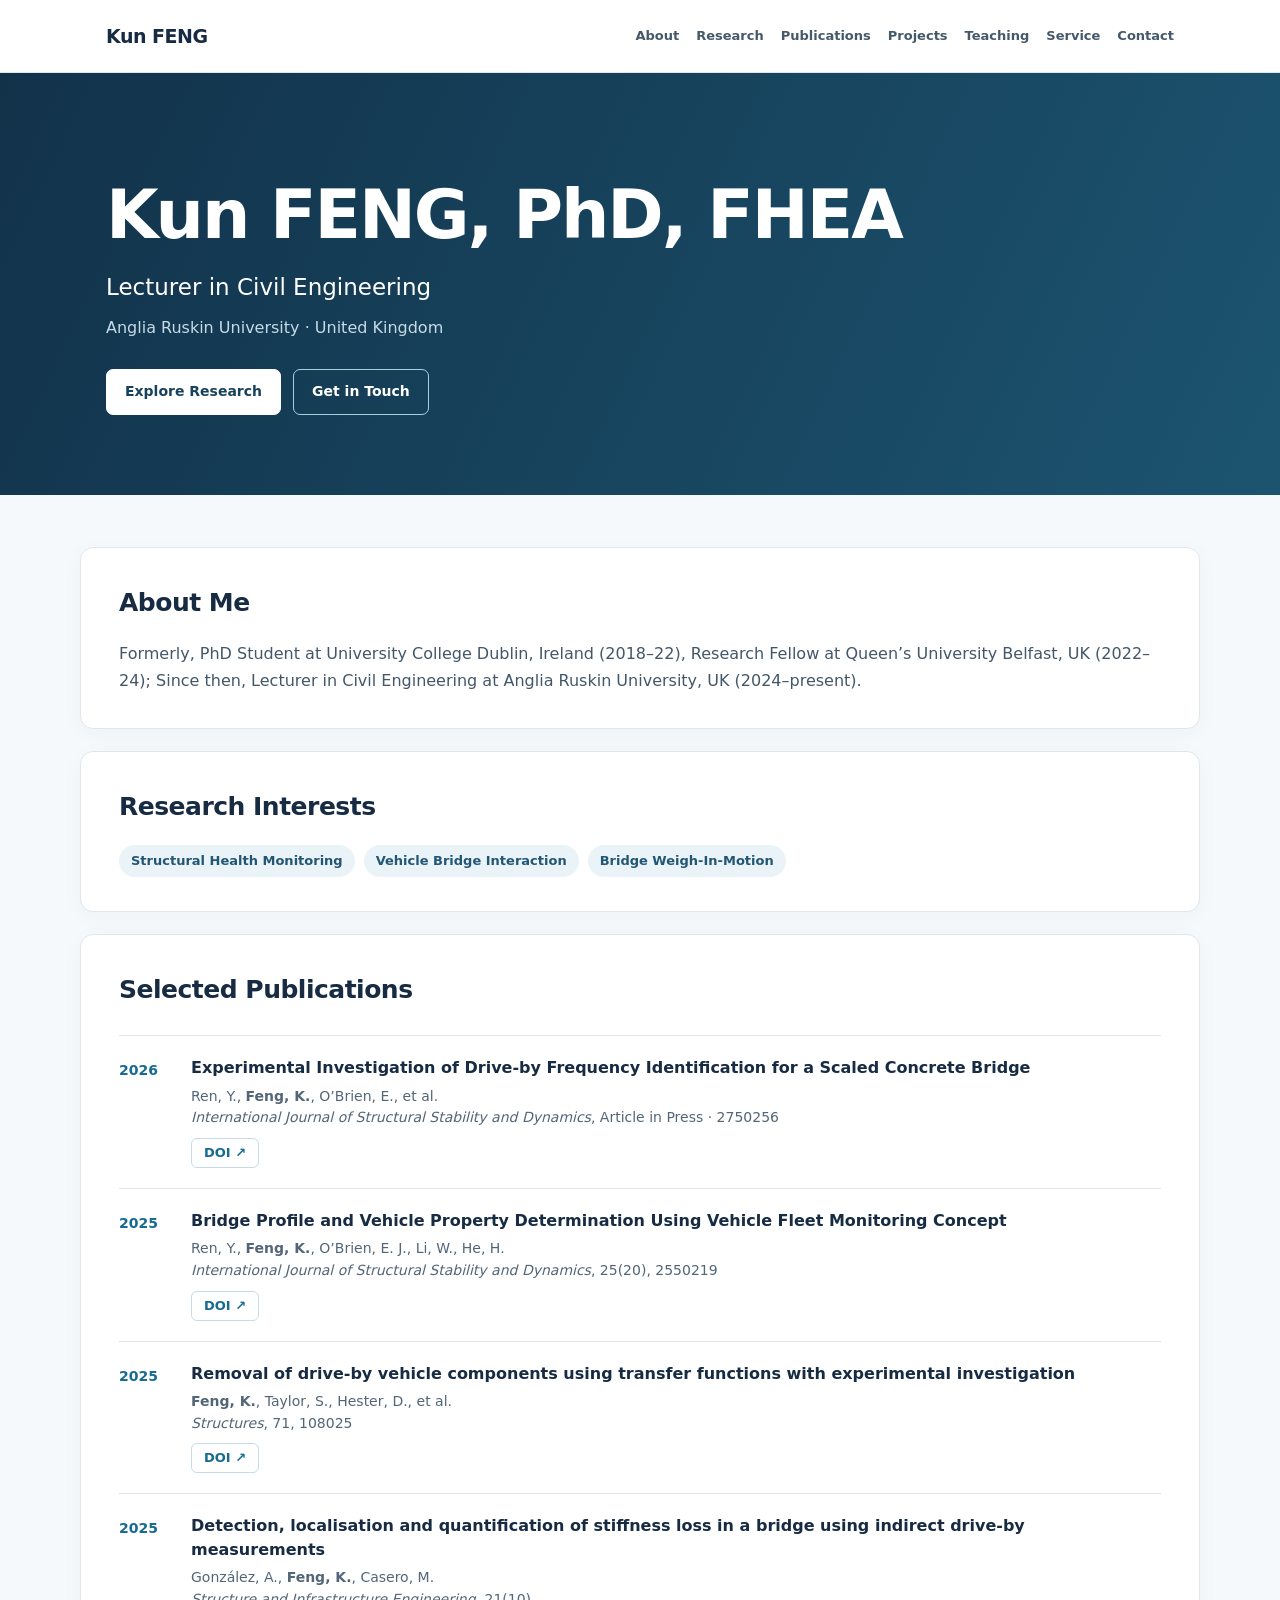
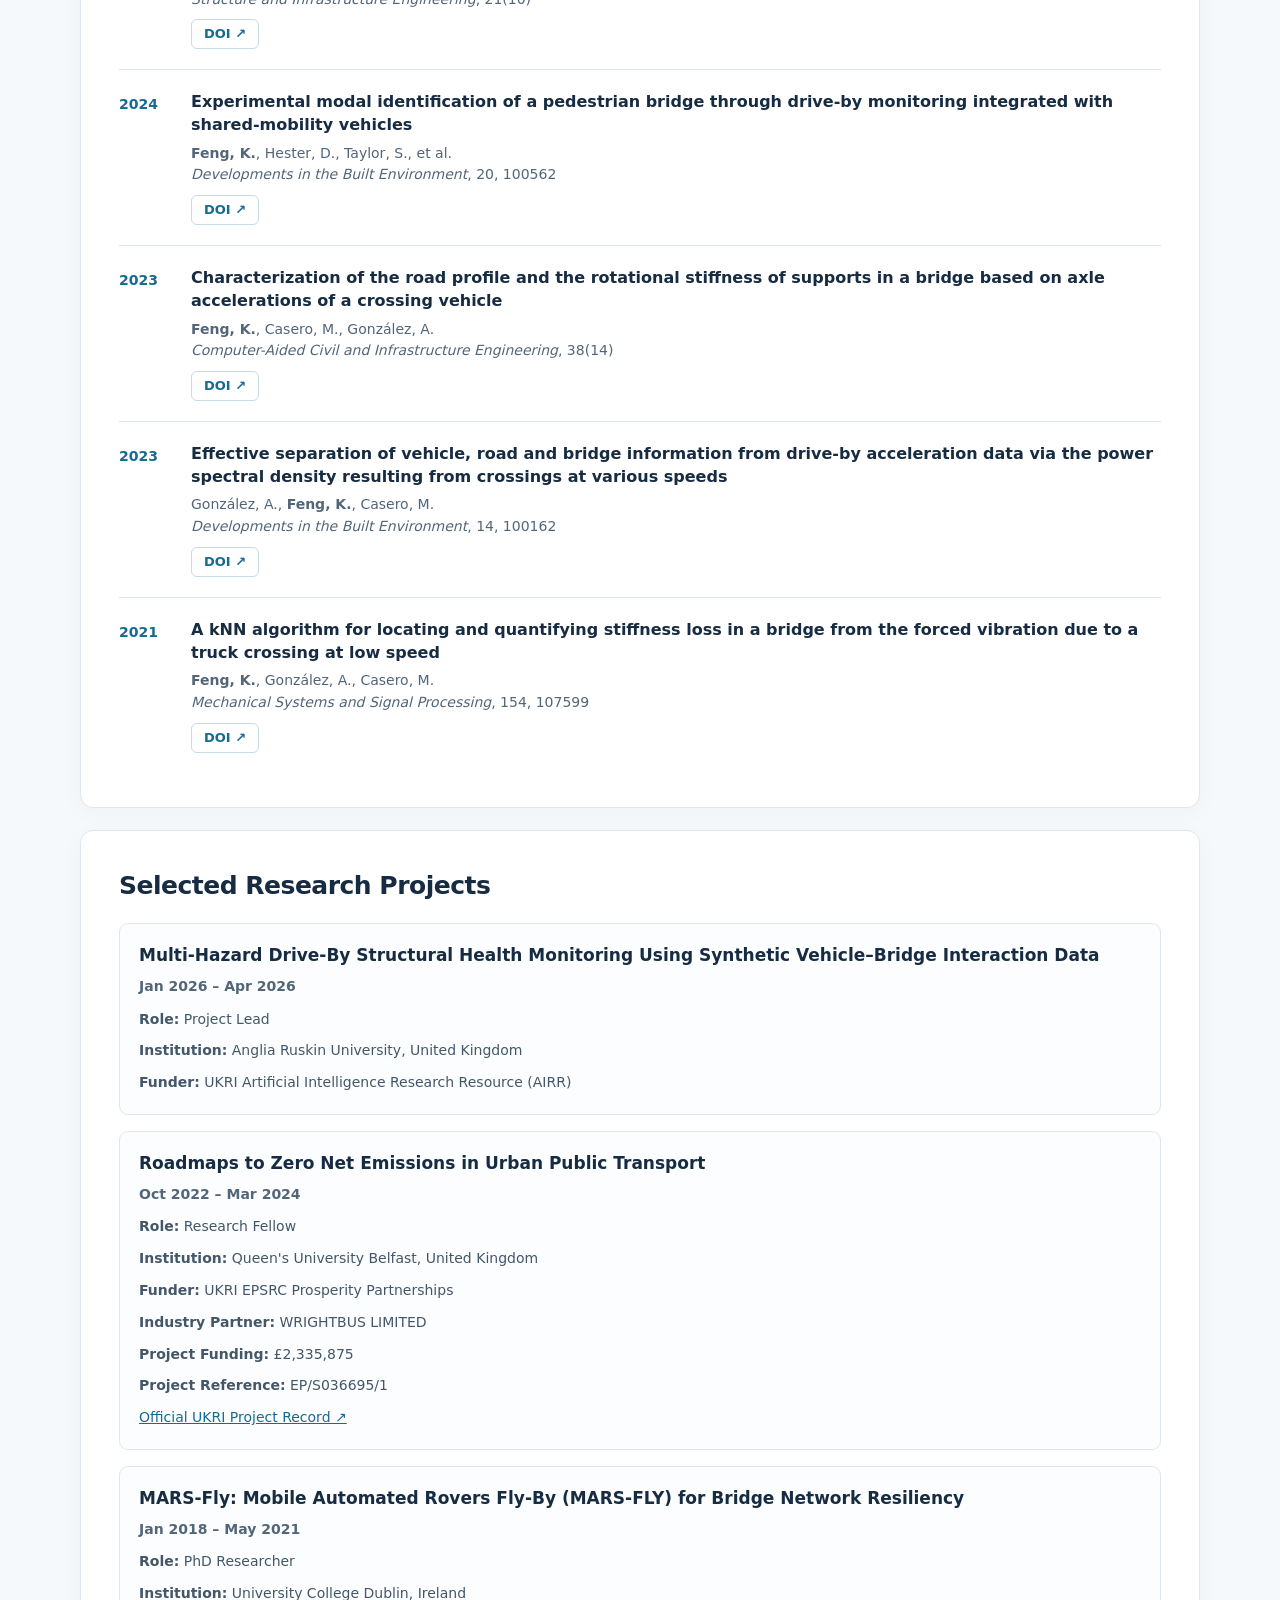
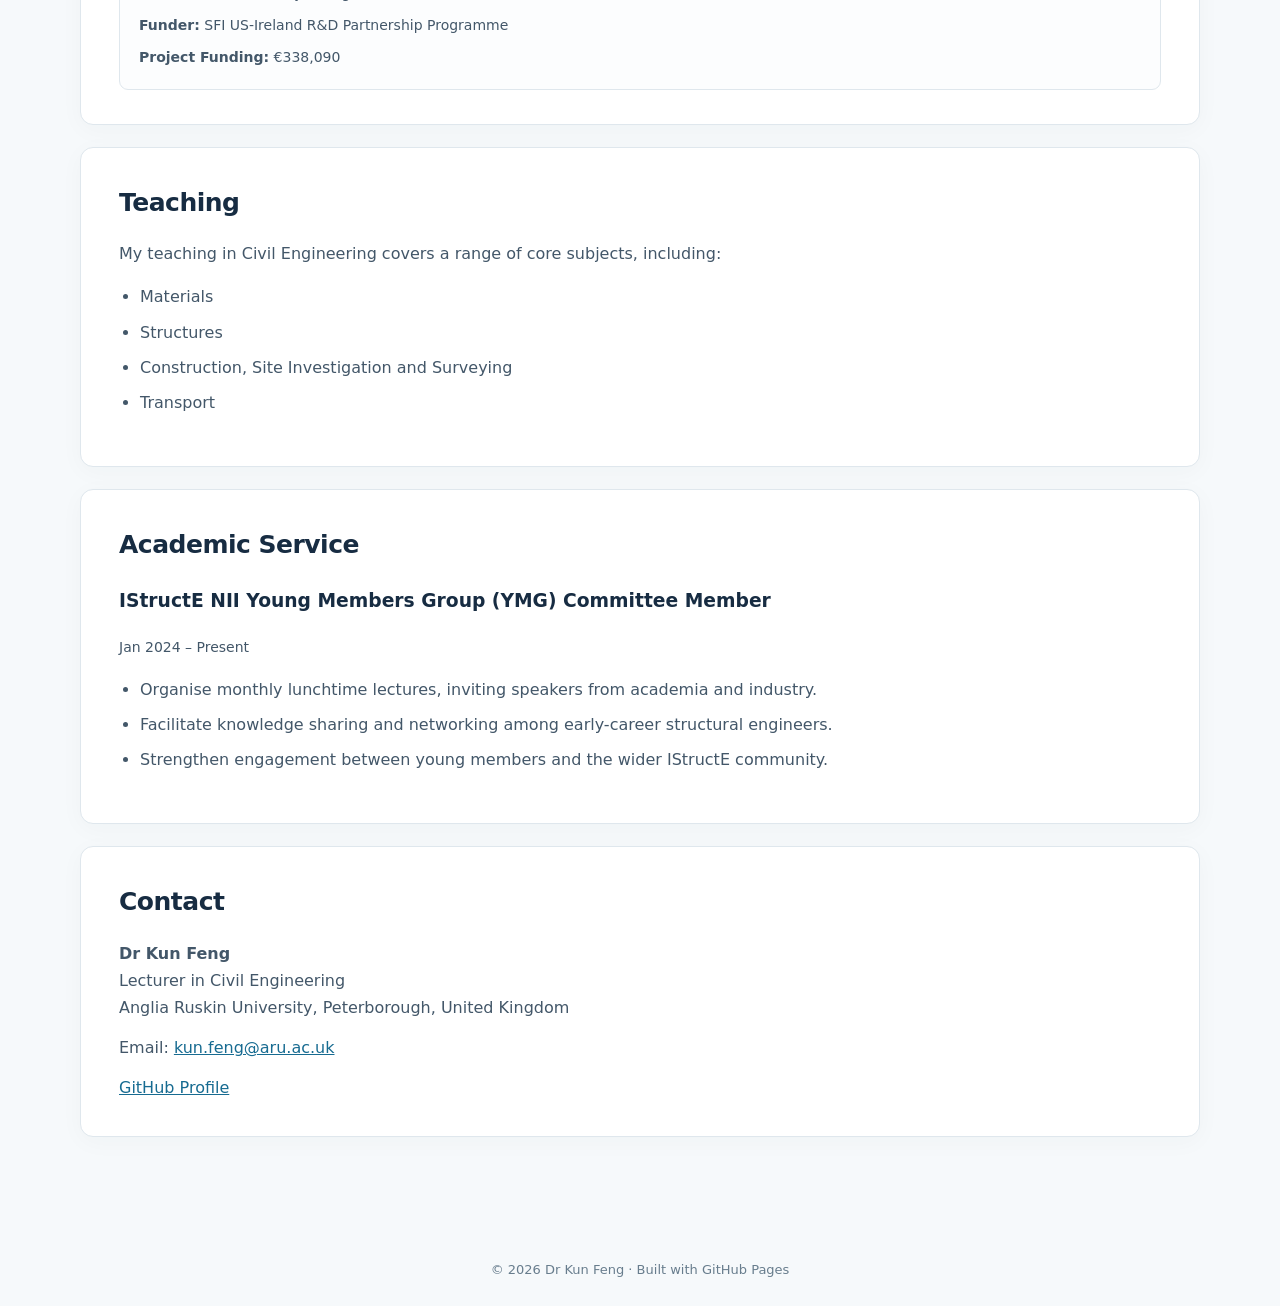
==== commit 9698bdbe: "Update index.html" ====
--- a/index.html
+++ b/index.html
@@ -7,22 +7,22 @@
 <style>
 :root{--ink:#172c42;--muted:#596b7c;--accent:#176b91;--line:#dfe7ed;--bg:#f6f9fb;--white:#fff}*{box-sizing:border-box}html{scroll-behavior:smooth}body{margin:0;background:var(--bg);font:16px/1.7 system-ui,-apple-system,Segoe UI,Arial,sans-serif;color:var(--ink)}a{color:var(--accent)}.shell{max-width:1120px;margin:auto;padding:0 26px}.top{background:#fff;border-bottom:1px solid var(--line);position:sticky;top:0;z-index:5}.nav{display:flex;align-items:center;justify-content:space-between;gap:20px;min-height:72px}.brand{font-size:19px;font-weight:750;letter-spacing:-.5px;color:var(--ink);text-decoration:none}.links{display:flex;flex-wrap:wrap;gap:17px}.links a{text-decoration:none;color:#45596b;font-size:13px;font-weight:600}.links a:hover{color:var(--accent)}.hero{background:linear-gradient(115deg,#12324a,#1c5470);color:white;padding:88px 0 80px}.eyebrow{text-transform:uppercase;letter-spacing:2.3px;font-size:12px;font-weight:700;color:#a9d9e9}.hero h1{font-size:clamp(42px,6vw,68px);line-height:1.08;letter-spacing:-2px;margin:17px 0}.hero .role{font-size:23px;margin:0 0 6px}.hero .uni{color:#c5dbe7;margin:0 0 25px}.hero .intro{max-width:750px;font-size:17px;color:#e4edf2}.actions{display:flex;flex-wrap:wrap;gap:12px;margin-top:28px}.button{display:inline-block;padding:10px 18px;border:1px solid #a7d0df;border-radius:7px;color:white;text-decoration:none;font-weight:650;font-size:14px}.button.primary{background:#fff;color:#17425c;border-color:white}.main{padding:52px 0 75px}.section{background:#fff;border:1px solid var(--line);border-radius:13px;padding:34px 38px;margin-bottom:22px;box-shadow:0 5px 25px #17374a08;scroll-margin-top:92px}.section h2{font-size:25px;letter-spacing:-.5px;margin:0 0 16px}.section p{margin:0 0 13px;color:#435769}.section p:last-child{margin-bottom:0}.grid{display:grid;grid-template-columns:repeat(2,minmax(0,1fr));gap:16px}.tile{border:1px solid var(--line);border-radius:9px;padding:19px;background:#fcfdfe}.tile h3{font-size:16px;margin:0 0 7px}.tile p{font-size:14px;margin:0}.tags{display:flex;flex-wrap:wrap;gap:9px;margin-top:16px}.tag{background:#eaf3f7;color:#235674;border-radius:100px;padding:5px 12px;font-size:13px;font-weight:600}.muted{color:var(--muted);font-size:14px}.footer{text-align:center;padding:25px;color:#687d8d;font-size:13px}.section ul{padding-left:21px;color:#435769}.section li{margin:8px 0}@media(max-width:700px){.nav{align-items:flex-start;flex-direction:column;padding:16px 0}.links{gap:10px 14px}.hero{padding:58px 0}.section{padding:25px 22px}.grid{grid-template-columns:1fr}}
 .pub-list{list-style:none;padding:0!important;margin:24px 0 0}.pub{display:grid;grid-template-columns:56px 1fr;gap:16px;padding:20px 0;border-top:1px solid var(--line);margin:0!important}.pub-year{font-size:14px;color:var(--accent);font-weight:750;padding-top:3px}.pub h3{font-size:16px;line-height:1.45;margin:0 0 6px}.pub-authors,.pub-venue{font-size:14px;color:#536678;line-height:1.55}.pub-doi{display:inline-block;margin-top:9px;text-decoration:none;font-size:13px;font-weight:700;border:1px solid #c6dbe5;border-radius:6px;padding:3px 12px}.pub-doi:hover{background:#eaf3f7}@media(max-width:500px){.pub{grid-template-columns:1fr;gap:3px}}
-.project-list{display:grid;grid-template-columns:1fr;gap:16px}.project-meta{font-size:14px;color:#536678;margin:0 0 9px}.project-list .tile h3{font-size:17px;line-height:1.45}.project-list .tile p{margin-top:8px}</style>
+.project-list{display:grid;grid-template-columns:1fr;gap:16px}.project-meta{font-size:14px;color:#536678;margin:0 0 9px}.project-list .tile h3{font-size:17px;line-height:1.45}.project-list .tile p{margin-top:8px}.tags a.tag{text-decoration:none}.tags a.tag:hover{background:#d9eaf2}</style>
 </head>
 <body>
-<header class="top"><nav class="shell nav" aria-label="Main navigation"><a class="brand" href="#home">Dr Kun Feng</a><div class="links"><a href="#about">About</a><a href="#research">Research</a><a href="#publications">Publications</a><a href="#projects">Projects</a><a href="#teaching">Teaching</a><a href="#service">Service</a><a href="#contact">Contact</a></div></nav></header>
-<section class="hero" id="home"><div class="shell"><div class="eyebrow">Civil Engineering · Structural Health Monitoring</div><h1>Dr Kun Feng</h1><p class="role">Lecturer in Civil Engineering</p><p class="uni">Anglia Ruskin University · Peterborough, United Kingdom</p><p class="intro">Researching intelligent monitoring of transport infrastructure through vehicle-based sensing, structural dynamics, data-driven methods and digital technologies.</p><div class="actions"><a class="button primary" href="#research">Explore Research</a><a class="button" href="#contact">Get in Touch</a></div></div></section>
+<header class="top"><nav class="shell nav" aria-label="Main navigation"><a class="brand" href="#home">Kun FENG</a><div class="links"><a href="#about">About</a><a href="#research">Research</a><a href="#publications">Publications</a><a href="#projects">Projects</a><a href="#teaching">Teaching</a><a href="#service">Service</a><a href="#contact">Contact</a></div></nav></header>
+<section class="hero" id="home"><div class="shell"><h1>Kun FENG, PhD, FHEA</h1><p class="role">Lecturer in Civil Engineering</p><p class="uni">Anglia Ruskin University · United Kingdom</p><div class="actions"><a class="button primary" href="#research">Explore Research</a><a class="button" href="#contact">Get in Touch</a></div></div></section>
 <main class="shell main">
-<section class="section" id="about"><h2>About Me</h2><p>I am a Lecturer in Civil Engineering at Anglia Ruskin University (ARU), based at ARU Peterborough. I received my PhD in Civil Engineering from University College Dublin in 2022 and previously worked as a Research Fellow at Queen's University Belfast.</p><p>My research focuses on structural health monitoring (SHM) of bridges and transport infrastructure, with particular interests in indirect or drive-by sensing, vehicle–bridge interaction, bridge scour, and data-driven infrastructure assessment.</p></section>
-<section class="section" id="research"><h2>Research Interests</h2><div class="grid"><article class="tile"><h3>Structural Health Monitoring</h3><p>Monitoring and assessment of civil infrastructure using vibration, sensing and signal processing.</p></article><article class="tile"><h3>Drive-by Bridge Monitoring</h3><p>Vehicle-based sensing and vehicle–bridge interaction for scalable infrastructure assessment.</p></article><article class="tile"><h3>Bridge Scour &amp; Resilience</h3><p>Monitoring strategies for bridges exposed to environmental and structural hazards.</p></article><article class="tile"><h3>AI &amp; Digital Infrastructure</h3><p>Machine learning, digital twins and data-driven decision support for infrastructure systems.</p></article></div><div class="tags"><span class="tag">Bridge Dynamics</span><span class="tag">Vehicle–Bridge Interaction</span><span class="tag">Signal Processing</span><span class="tag">Smart Sensing</span><span class="tag">Digital Twins</span></div></section>
-<section class="section" id="publications"><h2>Selected Publications</h2><p>Eight selected journal publications in structural health monitoring, drive-by bridge monitoring and vehicle–bridge interaction.</p><ol class="pub-list"><li class="pub"><div class="pub-year">2026</div><div><h3>Experimental Investigation of Drive-by Frequency Identification for a Scaled Concrete Bridge</h3><div class="pub-authors">Ren, Y., <strong>Feng, K.</strong>, O’Brien, E., et al.</div><div class="pub-venue"><em>International Journal of Structural Stability and Dynamics</em>, Article in Press · 2750256</div><a class="pub-doi" href="https://doi.org/10.1142/S0219455427502567" target="_blank" rel="noopener noreferrer">DOI ↗</a></div></li><li class="pub"><div class="pub-year">2025</div><div><h3>Bridge Profile and Vehicle Property Determination Using Vehicle Fleet Monitoring Concept</h3><div class="pub-authors">Ren, Y., <strong>Feng, K.</strong>, O’Brien, E. J., Li, W., He, H.</div><div class="pub-venue"><em>International Journal of Structural Stability and Dynamics</em>, 25(20), 2550219</div><a class="pub-doi" href="https://doi.org/10.1142/S0219455425502190" target="_blank" rel="noopener noreferrer">DOI ↗</a></div></li><li class="pub"><div class="pub-year">2025</div><div><h3>Removal of drive-by vehicle components using transfer functions with experimental investigation</h3><div class="pub-authors"><strong>Feng, K.</strong>, Taylor, S., Hester, D., et al.</div><div class="pub-venue"><em>Structures</em>, 71, 108025</div><a class="pub-doi" href="https://doi.org/10.1016/j.istruc.2024.108025" target="_blank" rel="noopener noreferrer">DOI ↗</a></div></li><li class="pub"><div class="pub-year">2025</div><div><h3>Detection, localisation and quantification of stiffness loss in a bridge using indirect drive-by measurements</h3><div class="pub-authors">González, A., <strong>Feng, K.</strong>, Casero, M.</div><div class="pub-venue"><em>Structure and Infrastructure Engineering</em>, 21(10)</div><a class="pub-doi" href="https://doi.org/10.1080/15732479.2023.2275682" target="_blank" rel="noopener noreferrer">DOI ↗</a></div></li><li class="pub"><div class="pub-year">2024</div><div><h3>Experimental modal identification of a pedestrian bridge through drive-by monitoring integrated with shared-mobility vehicles</h3><div class="pub-authors"><strong>Feng, K.</strong>, Hester, D., Taylor, S., et al.</div><div class="pub-venue"><em>Developments in the Built Environment</em>, 20, 100562</div><a class="pub-doi" href="https://doi.org/10.1016/j.dibe.2024.100562" target="_blank" rel="noopener noreferrer">DOI ↗</a></div></li><li class="pub"><div class="pub-year">2023</div><div><h3>Characterization of the road profile and the rotational stiffness of supports in a bridge based on axle accelerations of a crossing vehicle</h3><div class="pub-authors"><strong>Feng, K.</strong>, Casero, M., González, A.</div><div class="pub-venue"><em>Computer-Aided Civil and Infrastructure Engineering</em>, 38(14)</div><a class="pub-doi" href="https://doi.org/10.1111/mice.12974" target="_blank" rel="noopener noreferrer">DOI ↗</a></div></li><li class="pub"><div class="pub-year">2023</div><div><h3>Effective separation of vehicle, road and bridge information from drive-by acceleration data via the power spectral density resulting from crossings at various speeds</h3><div class="pub-authors">González, A., <strong>Feng, K.</strong>, Casero, M.</div><div class="pub-venue"><em>Developments in the Built Environment</em>, 14, 100162</div><a class="pub-doi" href="https://doi.org/10.1016/j.dibe.2023.100162" target="_blank" rel="noopener noreferrer">DOI ↗</a></div></li><li class="pub"><div class="pub-year">2021</div><div><h3>A kNN algorithm for locating and quantifying stiffness loss in a bridge from the forced vibration due to a truck crossing at low speed</h3><div class="pub-authors"><strong>Feng, K.</strong>, González, A., Casero, M.</div><div class="pub-venue"><em>Mechanical Systems and Signal Processing</em>, 154, 107599</div><a class="pub-doi" href="https://doi.org/10.1016/j.ymssp.2020.107599" target="_blank" rel="noopener noreferrer">DOI ↗</a></div></li></ol></section>
+<section class="section" id="about"><h2>About Me</h2><p>Formerly, PhD Student at University College Dublin, Ireland (2018–22), Research Fellow at Queen’s University Belfast, UK (2022–24); Since then, Lecturer in Civil Engineering at Anglia Ruskin University, UK (2024–present).</p></section>
+<section class="section" id="research"><h2>Research Interests</h2><div class="tags"><span class="tag">Structural Health Monitoring</span><span class="tag">Vehicle Bridge Interaction</span><span class="tag">Bridge Weigh-In-Motion</span></div></section>
+<section class="section" id="publications"><h2>Selected Publications</h2><ol class="pub-list"><li class="pub"><div class="pub-year">2026</div><div><h3>Experimental Investigation of Drive-by Frequency Identification for a Scaled Concrete Bridge</h3><div class="pub-authors">Ren, Y., <strong>Feng, K.</strong>, O’Brien, E., et al.</div><div class="pub-venue"><em>International Journal of Structural Stability and Dynamics</em>, Article in Press · 2750256</div><a class="pub-doi" href="https://doi.org/10.1142/S0219455427502567" target="_blank" rel="noopener noreferrer">DOI ↗</a></div></li><li class="pub"><div class="pub-year">2025</div><div><h3>Bridge Profile and Vehicle Property Determination Using Vehicle Fleet Monitoring Concept</h3><div class="pub-authors">Ren, Y., <strong>Feng, K.</strong>, O’Brien, E. J., Li, W., He, H.</div><div class="pub-venue"><em>International Journal of Structural Stability and Dynamics</em>, 25(20), 2550219</div><a class="pub-doi" href="https://doi.org/10.1142/S0219455425502190" target="_blank" rel="noopener noreferrer">DOI ↗</a></div></li><li class="pub"><div class="pub-year">2025</div><div><h3>Removal of drive-by vehicle components using transfer functions with experimental investigation</h3><div class="pub-authors"><strong>Feng, K.</strong>, Taylor, S., Hester, D., et al.</div><div class="pub-venue"><em>Structures</em>, 71, 108025</div><a class="pub-doi" href="https://doi.org/10.1016/j.istruc.2024.108025" target="_blank" rel="noopener noreferrer">DOI ↗</a></div></li><li class="pub"><div class="pub-year">2025</div><div><h3>Detection, localisation and quantification of stiffness loss in a bridge using indirect drive-by measurements</h3><div class="pub-authors">González, A., <strong>Feng, K.</strong>, Casero, M.</div><div class="pub-venue"><em>Structure and Infrastructure Engineering</em>, 21(10)</div><a class="pub-doi" href="https://doi.org/10.1080/15732479.2023.2275682" target="_blank" rel="noopener noreferrer">DOI ↗</a></div></li><li class="pub"><div class="pub-year">2024</div><div><h3>Experimental modal identification of a pedestrian bridge through drive-by monitoring integrated with shared-mobility vehicles</h3><div class="pub-authors"><strong>Feng, K.</strong>, Hester, D., Taylor, S., et al.</div><div class="pub-venue"><em>Developments in the Built Environment</em>, 20, 100562</div><a class="pub-doi" href="https://doi.org/10.1016/j.dibe.2024.100562" target="_blank" rel="noopener noreferrer">DOI ↗</a></div></li><li class="pub"><div class="pub-year">2023</div><div><h3>Characterization of the road profile and the rotational stiffness of supports in a bridge based on axle accelerations of a crossing vehicle</h3><div class="pub-authors"><strong>Feng, K.</strong>, Casero, M., González, A.</div><div class="pub-venue"><em>Computer-Aided Civil and Infrastructure Engineering</em>, 38(14)</div><a class="pub-doi" href="https://doi.org/10.1111/mice.12974" target="_blank" rel="noopener noreferrer">DOI ↗</a></div></li><li class="pub"><div class="pub-year">2023</div><div><h3>Effective separation of vehicle, road and bridge information from drive-by acceleration data via the power spectral density resulting from crossings at various speeds</h3><div class="pub-authors">González, A., <strong>Feng, K.</strong>, Casero, M.</div><div class="pub-venue"><em>Developments in the Built Environment</em>, 14, 100162</div><a class="pub-doi" href="https://doi.org/10.1016/j.dibe.2023.100162" target="_blank" rel="noopener noreferrer">DOI ↗</a></div></li><li class="pub"><div class="pub-year">2021</div><div><h3>A kNN algorithm for locating and quantifying stiffness loss in a bridge from the forced vibration due to a truck crossing at low speed</h3><div class="pub-authors"><strong>Feng, K.</strong>, González, A., Casero, M.</div><div class="pub-venue"><em>Mechanical Systems and Signal Processing</em>, 154, 107599</div><a class="pub-doi" href="https://doi.org/10.1016/j.ymssp.2020.107599" target="_blank" rel="noopener noreferrer">DOI ↗</a></div></li></ol></section>
 <section class="section" id="projects"><h2>Selected Research Projects</h2><div class="project-list">
 <article class="tile"><h3>Multi-Hazard Drive-By Structural Health Monitoring Using Synthetic Vehicle–Bridge Interaction Data</h3><div class="project-meta"><strong>Jan 2026 – Apr 2026</strong></div><p><strong>Role:</strong> Project Lead</p><p><strong>Institution:</strong> Anglia Ruskin University, United Kingdom</p><p><strong>Funder:</strong> UKRI Artificial Intelligence Research Resource (AIRR)</p></article>
 <article class="tile"><h3>Roadmaps to Zero Net Emissions in Urban Public Transport</h3><div class="project-meta"><strong>Oct 2022 – Mar 2024</strong></div><p><strong>Role:</strong> Research Fellow</p><p><strong>Institution:</strong> Queen's University Belfast, United Kingdom</p><p><strong>Funder:</strong> UKRI EPSRC Prosperity Partnerships</p><p><strong>Industry Partner:</strong> WRIGHTBUS LIMITED</p><p><strong>Project Funding:</strong> £2,335,875</p><p><strong>Project Reference:</strong> EP/S036695/1</p><p><a href="https://gtr.ukri.org/find-research-and-innovation/project/7663d4e0-3fe3-4574-b7ea-d854378abf43" target="_blank" rel="noopener noreferrer">Official UKRI Project Record ↗</a></p></article>
 <article class="tile"><h3>MARS-Fly: Mobile Automated Rovers Fly-By (MARS-FLY) for Bridge Network Resiliency</h3><div class="project-meta"><strong>Jan 2018 – May 2021</strong></div><p><strong>Role:</strong> PhD Researcher</p><p><strong>Institution:</strong> University College Dublin, Ireland</p><p><strong>Funder:</strong> SFI US-Ireland R&amp;D Partnership Programme</p><p><strong>Project Funding:</strong> €338,090</p></article>
 </div></section>
-<section class="section" id="teaching"><h2>Teaching</h2><p>I teach civil engineering and construction-related modules at Anglia Ruskin University, including:</p><ul><li>Construction Technology and Innovation</li><li>Technology and Structures</li><li>Digital Solutions and Data Management</li><li>Problem Solving</li></ul><p class="muted">Qualifications: PhD; Postgraduate Certificate in Learning and Teaching in Higher Education; Fellow of the Higher Education Academy (FHEA).</p></section>
-<section class="section" id="service"><h2>Academic Service</h2><p>My academic activities include peer review for scholarly journals, participation in structural health monitoring research communities, conference contributions and editorial activities.</p></section>
+<section class="section" id="teaching"><h2>Teaching</h2><p>My teaching in Civil Engineering covers a range of core subjects, including:</p><ul><li>Materials</li><li>Structures</li><li>Construction, Site Investigation and Surveying</li><li>Transport</li></ul></section>
+<section class="section" id="service"><h2>Academic Service</h2><h3>IStructE NII Young Members Group (YMG) Committee Member</h3><p class="muted">Jan 2024 – Present</p><ul><li>Organise monthly lunchtime lectures, inviting speakers from academia and industry.</li><li>Facilitate knowledge sharing and networking among early-career structural engineers.</li><li>Strengthen engagement between young members and the wider IStructE community.</li></ul></section>
 <section class="section" id="contact"><h2>Contact</h2><p><strong>Dr Kun Feng</strong><br>Lecturer in Civil Engineering<br>Anglia Ruskin University, Peterborough, United Kingdom</p><p>Email: <a href="mailto:kun.feng@aru.ac.uk">kun.feng@aru.ac.uk</a></p><p><a href="https://github.com/drkunfeng" target="_blank" rel="noopener noreferrer">GitHub Profile</a></p></section>
 </main><footer class="footer">© <span id="year">2026</span> Dr Kun Feng · Built with GitHub Pages</footer><script>document.getElementById('year').textContent=new Date().getFullYear();</script>
 </body></html>
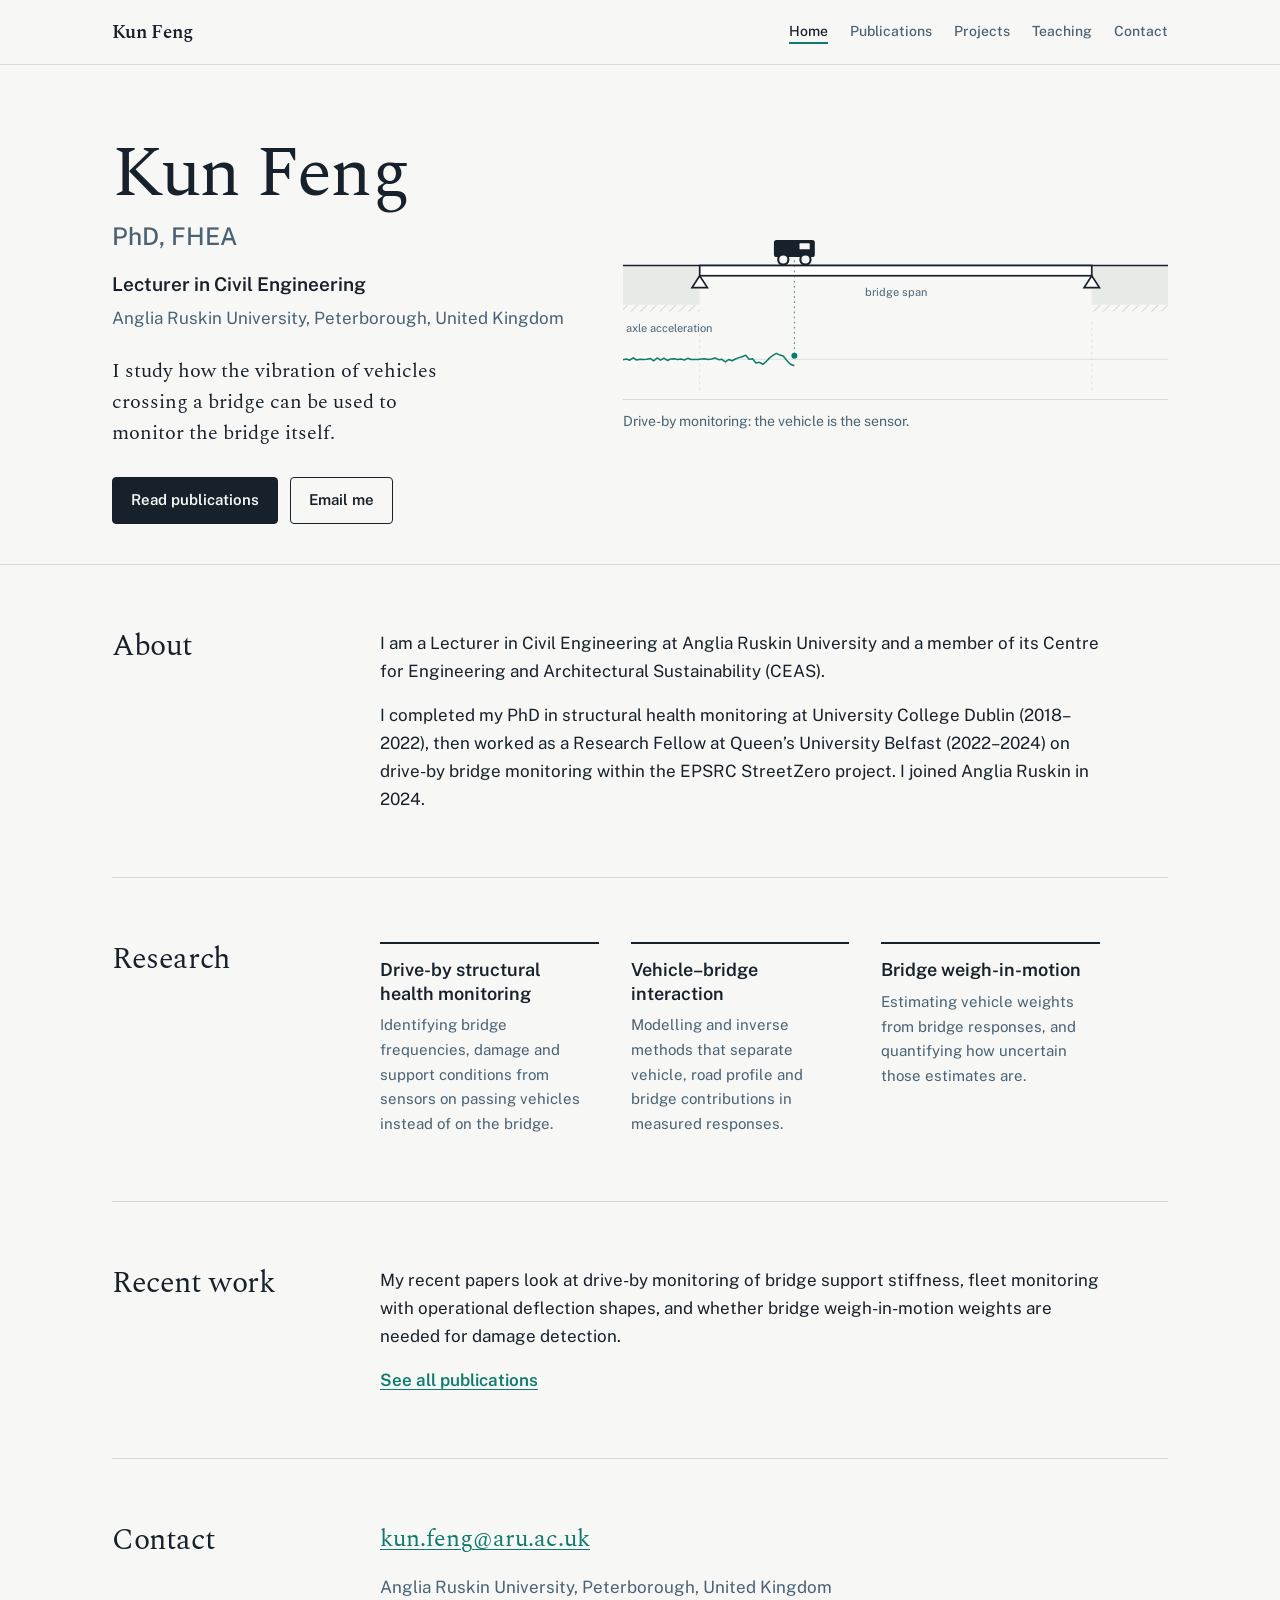
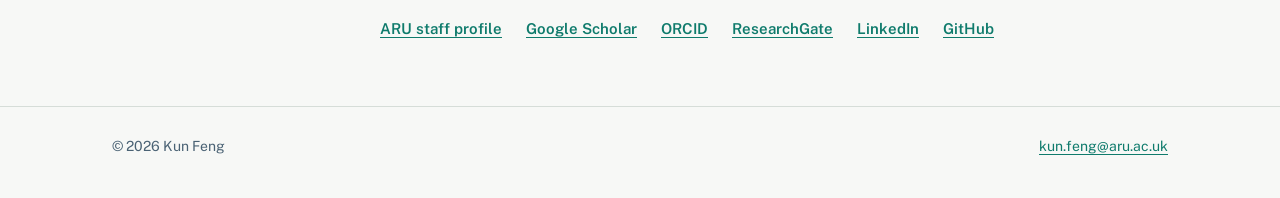
==== commit 12512e94: "Redesign site as four pages with Scopus publication list Adds a shared stylesheet, an animated drive" ====
--- a/index.html
+++ b/index.html
@@ -1,28 +1,188 @@
 <!doctype html>
 <html lang="en">
 <head>
-<meta charset="utf-8"><meta name="viewport" content="width=device-width, initial-scale=1">
-<meta name="description" content="Academic website of Dr Kun Feng, Lecturer in Civil Engineering at Anglia Ruskin University. Research in structural health monitoring and vehicle–bridge interaction.">
-<title>Dr Kun Feng | Civil Engineering Research</title>
-<style>
-:root{--ink:#172c42;--muted:#596b7c;--accent:#176b91;--line:#dfe7ed;--bg:#f6f9fb;--white:#fff}*{box-sizing:border-box}html{scroll-behavior:smooth}body{margin:0;background:var(--bg);font:16px/1.7 system-ui,-apple-system,Segoe UI,Arial,sans-serif;color:var(--ink)}a{color:var(--accent)}.shell{max-width:1120px;margin:auto;padding:0 26px}.top{background:#fff;border-bottom:1px solid var(--line);position:sticky;top:0;z-index:5}.nav{display:flex;align-items:center;justify-content:space-between;gap:20px;min-height:72px}.brand{font-size:19px;font-weight:750;letter-spacing:-.5px;color:var(--ink);text-decoration:none}.links{display:flex;flex-wrap:wrap;gap:17px}.links a{text-decoration:none;color:#45596b;font-size:13px;font-weight:600}.links a:hover{color:var(--accent)}.hero{background:linear-gradient(115deg,#12324a,#1c5470);color:white;padding:88px 0 80px}.eyebrow{text-transform:uppercase;letter-spacing:2.3px;font-size:12px;font-weight:700;color:#a9d9e9}.hero h1{font-size:clamp(42px,6vw,68px);line-height:1.08;letter-spacing:-2px;margin:17px 0}.hero .role{font-size:23px;margin:0 0 6px}.hero .uni{color:#c5dbe7;margin:0 0 25px}.hero .intro{max-width:750px;font-size:17px;color:#e4edf2}.actions{display:flex;flex-wrap:wrap;gap:12px;margin-top:28px}.button{display:inline-block;padding:10px 18px;border:1px solid #a7d0df;border-radius:7px;color:white;text-decoration:none;font-weight:650;font-size:14px}.button.primary{background:#fff;color:#17425c;border-color:white}.main{padding:52px 0 75px}.section{background:#fff;border:1px solid var(--line);border-radius:13px;padding:34px 38px;margin-bottom:22px;box-shadow:0 5px 25px #17374a08;scroll-margin-top:92px}.section h2{font-size:25px;letter-spacing:-.5px;margin:0 0 16px}.section p{margin:0 0 13px;color:#435769}.section p:last-child{margin-bottom:0}.grid{display:grid;grid-template-columns:repeat(2,minmax(0,1fr));gap:16px}.tile{border:1px solid var(--line);border-radius:9px;padding:19px;background:#fcfdfe}.tile h3{font-size:16px;margin:0 0 7px}.tile p{font-size:14px;margin:0}.tags{display:flex;flex-wrap:wrap;gap:9px;margin-top:16px}.tag{background:#eaf3f7;color:#235674;border-radius:100px;padding:5px 12px;font-size:13px;font-weight:600}.muted{color:var(--muted);font-size:14px}.footer{text-align:center;padding:25px;color:#687d8d;font-size:13px}.section ul{padding-left:21px;color:#435769}.section li{margin:8px 0}@media(max-width:700px){.nav{align-items:flex-start;flex-direction:column;padding:16px 0}.links{gap:10px 14px}.hero{padding:58px 0}.section{padding:25px 22px}.grid{grid-template-columns:1fr}}
-.pub-list{list-style:none;padding:0!important;margin:24px 0 0}.pub{display:grid;grid-template-columns:56px 1fr;gap:16px;padding:20px 0;border-top:1px solid var(--line);margin:0!important}.pub-year{font-size:14px;color:var(--accent);font-weight:750;padding-top:3px}.pub h3{font-size:16px;line-height:1.45;margin:0 0 6px}.pub-authors,.pub-venue{font-size:14px;color:#536678;line-height:1.55}.pub-doi{display:inline-block;margin-top:9px;text-decoration:none;font-size:13px;font-weight:700;border:1px solid #c6dbe5;border-radius:6px;padding:3px 12px}.pub-doi:hover{background:#eaf3f7}@media(max-width:500px){.pub{grid-template-columns:1fr;gap:3px}}
-.project-list{display:grid;grid-template-columns:1fr;gap:16px}.project-meta{font-size:14px;color:#536678;margin:0 0 9px}.project-list .tile h3{font-size:17px;line-height:1.45}.project-list .tile p{margin-top:8px}.tags a.tag{text-decoration:none}.tags a.tag:hover{background:#d9eaf2}</style>
+<meta charset="utf-8">
+<meta name="viewport" content="width=device-width, initial-scale=1">
+<meta name="description" content="Academic website of Dr Kun Feng, Lecturer in Civil Engineering at Anglia Ruskin University. Research in drive-by structural health monitoring, vehicle–bridge interaction and bridge weigh-in-motion.">
+<title>Kun FENG, PhD, FHEA | Civil Engineering</title>
+<link rel="preconnect" href="https://fonts.googleapis.com">
+<link rel="preconnect" href="https://fonts.gstatic.com" crossorigin>
+<link href="https://fonts.googleapis.com/css2?family=Spectral:ital,wght@0,400;0,600;1,400&family=Public+Sans:wght@400;500;600;700&display=swap" rel="stylesheet">
+<link rel="stylesheet" href="assets/style.css">
 </head>
 <body>
-<header class="top"><nav class="shell nav" aria-label="Main navigation"><a class="brand" href="#home">Kun FENG</a><div class="links"><a href="#about">About</a><a href="#research">Research</a><a href="#publications">Publications</a><a href="#projects">Projects</a><a href="#teaching">Teaching</a><a href="#service">Service</a><a href="#contact">Contact</a></div></nav></header>
-<section class="hero" id="home"><div class="shell"><h1>Kun FENG, PhD, FHEA</h1><p class="role">Lecturer in Civil Engineering</p><p class="uni">Anglia Ruskin University · United Kingdom</p><div class="actions"><a class="button primary" href="#research">Explore Research</a><a class="button" href="#contact">Get in Touch</a></div></div></section>
-<main class="shell main">
-<section class="section" id="about"><h2>About Me</h2><p>Formerly, PhD Student at University College Dublin, Ireland (2018–22), Research Fellow at Queen’s University Belfast, UK (2022–24); Since then, Lecturer in Civil Engineering at Anglia Ruskin University, UK (2024–present).</p></section>
-<section class="section" id="research"><h2>Research Interests</h2><div class="tags"><span class="tag">Structural Health Monitoring</span><span class="tag">Vehicle Bridge Interaction</span><span class="tag">Bridge Weigh-In-Motion</span></div></section>
-<section class="section" id="publications"><h2>Selected Publications</h2><ol class="pub-list"><li class="pub"><div class="pub-year">2026</div><div><h3>Experimental Investigation of Drive-by Frequency Identification for a Scaled Concrete Bridge</h3><div class="pub-authors">Ren, Y., <strong>Feng, K.</strong>, O’Brien, E., et al.</div><div class="pub-venue"><em>International Journal of Structural Stability and Dynamics</em>, Article in Press · 2750256</div><a class="pub-doi" href="https://doi.org/10.1142/S0219455427502567" target="_blank" rel="noopener noreferrer">DOI ↗</a></div></li><li class="pub"><div class="pub-year">2025</div><div><h3>Bridge Profile and Vehicle Property Determination Using Vehicle Fleet Monitoring Concept</h3><div class="pub-authors">Ren, Y., <strong>Feng, K.</strong>, O’Brien, E. J., Li, W., He, H.</div><div class="pub-venue"><em>International Journal of Structural Stability and Dynamics</em>, 25(20), 2550219</div><a class="pub-doi" href="https://doi.org/10.1142/S0219455425502190" target="_blank" rel="noopener noreferrer">DOI ↗</a></div></li><li class="pub"><div class="pub-year">2025</div><div><h3>Removal of drive-by vehicle components using transfer functions with experimental investigation</h3><div class="pub-authors"><strong>Feng, K.</strong>, Taylor, S., Hester, D., et al.</div><div class="pub-venue"><em>Structures</em>, 71, 108025</div><a class="pub-doi" href="https://doi.org/10.1016/j.istruc.2024.108025" target="_blank" rel="noopener noreferrer">DOI ↗</a></div></li><li class="pub"><div class="pub-year">2025</div><div><h3>Detection, localisation and quantification of stiffness loss in a bridge using indirect drive-by measurements</h3><div class="pub-authors">González, A., <strong>Feng, K.</strong>, Casero, M.</div><div class="pub-venue"><em>Structure and Infrastructure Engineering</em>, 21(10)</div><a class="pub-doi" href="https://doi.org/10.1080/15732479.2023.2275682" target="_blank" rel="noopener noreferrer">DOI ↗</a></div></li><li class="pub"><div class="pub-year">2024</div><div><h3>Experimental modal identification of a pedestrian bridge through drive-by monitoring integrated with shared-mobility vehicles</h3><div class="pub-authors"><strong>Feng, K.</strong>, Hester, D., Taylor, S., et al.</div><div class="pub-venue"><em>Developments in the Built Environment</em>, 20, 100562</div><a class="pub-doi" href="https://doi.org/10.1016/j.dibe.2024.100562" target="_blank" rel="noopener noreferrer">DOI ↗</a></div></li><li class="pub"><div class="pub-year">2023</div><div><h3>Characterization of the road profile and the rotational stiffness of supports in a bridge based on axle accelerations of a crossing vehicle</h3><div class="pub-authors"><strong>Feng, K.</strong>, Casero, M., González, A.</div><div class="pub-venue"><em>Computer-Aided Civil and Infrastructure Engineering</em>, 38(14)</div><a class="pub-doi" href="https://doi.org/10.1111/mice.12974" target="_blank" rel="noopener noreferrer">DOI ↗</a></div></li><li class="pub"><div class="pub-year">2023</div><div><h3>Effective separation of vehicle, road and bridge information from drive-by acceleration data via the power spectral density resulting from crossings at various speeds</h3><div class="pub-authors">González, A., <strong>Feng, K.</strong>, Casero, M.</div><div class="pub-venue"><em>Developments in the Built Environment</em>, 14, 100162</div><a class="pub-doi" href="https://doi.org/10.1016/j.dibe.2023.100162" target="_blank" rel="noopener noreferrer">DOI ↗</a></div></li><li class="pub"><div class="pub-year">2021</div><div><h3>A kNN algorithm for locating and quantifying stiffness loss in a bridge from the forced vibration due to a truck crossing at low speed</h3><div class="pub-authors"><strong>Feng, K.</strong>, González, A., Casero, M.</div><div class="pub-venue"><em>Mechanical Systems and Signal Processing</em>, 154, 107599</div><a class="pub-doi" href="https://doi.org/10.1016/j.ymssp.2020.107599" target="_blank" rel="noopener noreferrer">DOI ↗</a></div></li></ol></section>
-<section class="section" id="projects"><h2>Selected Research Projects</h2><div class="project-list">
-<article class="tile"><h3>Multi-Hazard Drive-By Structural Health Monitoring Using Synthetic Vehicle–Bridge Interaction Data</h3><div class="project-meta"><strong>Jan 2026 – Apr 2026</strong></div><p><strong>Role:</strong> Project Lead</p><p><strong>Institution:</strong> Anglia Ruskin University, United Kingdom</p><p><strong>Funder:</strong> UKRI Artificial Intelligence Research Resource (AIRR)</p></article>
-<article class="tile"><h3>Roadmaps to Zero Net Emissions in Urban Public Transport</h3><div class="project-meta"><strong>Oct 2022 – Mar 2024</strong></div><p><strong>Role:</strong> Research Fellow</p><p><strong>Institution:</strong> Queen's University Belfast, United Kingdom</p><p><strong>Funder:</strong> UKRI EPSRC Prosperity Partnerships</p><p><strong>Industry Partner:</strong> WRIGHTBUS LIMITED</p><p><strong>Project Funding:</strong> £2,335,875</p><p><strong>Project Reference:</strong> EP/S036695/1</p><p><a href="https://gtr.ukri.org/find-research-and-innovation/project/7663d4e0-3fe3-4574-b7ea-d854378abf43" target="_blank" rel="noopener noreferrer">Official UKRI Project Record ↗</a></p></article>
-<article class="tile"><h3>MARS-Fly: Mobile Automated Rovers Fly-By (MARS-FLY) for Bridge Network Resiliency</h3><div class="project-meta"><strong>Jan 2018 – May 2021</strong></div><p><strong>Role:</strong> PhD Researcher</p><p><strong>Institution:</strong> University College Dublin, Ireland</p><p><strong>Funder:</strong> SFI US-Ireland R&amp;D Partnership Programme</p><p><strong>Project Funding:</strong> €338,090</p></article>
-</div></section>
-<section class="section" id="teaching"><h2>Teaching</h2><p>My teaching in Civil Engineering covers a range of core subjects, including:</p><ul><li>Materials</li><li>Structures</li><li>Construction, Site Investigation and Surveying</li><li>Transport</li></ul></section>
-<section class="section" id="service"><h2>Academic Service</h2><h3>IStructE NII Young Members Group (YMG) Committee Member</h3><p class="muted">Jan 2024 – Present</p><ul><li>Organise monthly lunchtime lectures, inviting speakers from academia and industry.</li><li>Facilitate knowledge sharing and networking among early-career structural engineers.</li><li>Strengthen engagement between young members and the wider IStructE community.</li></ul></section>
-<section class="section" id="contact"><h2>Contact</h2><p><strong>Dr Kun Feng</strong><br>Lecturer in Civil Engineering<br>Anglia Ruskin University, Peterborough, United Kingdom</p><p>Email: <a href="mailto:kun.feng@aru.ac.uk">kun.feng@aru.ac.uk</a></p><p><a href="https://github.com/drkunfeng" target="_blank" rel="noopener noreferrer">GitHub Profile</a></p></section>
-</main><footer class="footer">© <span id="year">2026</span> Dr Kun Feng · Built with GitHub Pages</footer><script>document.getElementById('year').textContent=new Date().getFullYear();</script>
-</body></html>
+
+<header class="top">
+  <nav class="wrap nav" aria-label="Main navigation">
+    <a class="brand" href="index.html">Kun Feng</a>
+    <div class="links">
+      <a href="index.html" aria-current="page">Home</a>
+      <a href="publications.html">Publications</a>
+      <a href="projects.html">Projects</a>
+      <a href="teaching.html">Teaching</a>
+      <a href="index.html#contact">Contact</a>
+    </div>
+  </nav>
+</header>
+
+<section class="hero" id="home">
+  <div class="wrap hero-grid">
+    <div>
+      <h1>Kun Feng<span class="post">PhD, FHEA</span></h1>
+      <p class="role">Lecturer in Civil Engineering</p>
+      <p class="uni">Anglia Ruskin University, Peterborough, United Kingdom</p>
+      <p class="lede">I study how the vibration of vehicles crossing a bridge can be used to monitor the bridge itself.</p>
+      <div class="actions">
+        <a class="btn primary" href="publications.html">Read publications</a>
+        <a class="btn" href="mailto:kun.feng@aru.ac.uk">Email me</a>
+      </div>
+    </div>
+
+    <figure class="figure" aria-labelledby="fig-cap">
+      <svg viewBox="0 86 640 194" role="img" aria-label="A vehicle crosses a bridge; its axle acceleration, plotted below, grows while it is on the span.">
+        <defs>
+          <clipPath id="reveal"><rect id="reveal-rect" x="0" y="190" width="640" height="90"/></clipPath>
+          <pattern id="hatch" width="8" height="8" patternUnits="userSpaceOnUse" patternTransform="rotate(45)">
+            <line x1="0" y1="0" x2="0" y2="8" stroke="#4a6274" stroke-width="1"/>
+          </pattern>
+        </defs>
+
+        <!-- ground -->
+        <rect x="0" y="176" width="90" height="8" fill="url(#hatch)" opacity=".5"/>
+        <rect x="550" y="176" width="90" height="8" fill="url(#hatch)" opacity=".5"/>
+        <!-- approaches -->
+        <rect x="0" y="130" width="90" height="46" fill="#e7ebe8"/>
+        <rect x="550" y="130" width="90" height="46" fill="#e7ebe8"/>
+        <line x1="0" y1="130" x2="640" y2="130" stroke="#17212b" stroke-width="2"/>
+        <!-- deck -->
+        <rect x="90" y="130" width="460" height="12" fill="#fff" stroke="#17212b" stroke-width="2"/>
+        <!-- supports -->
+        <path d="M90 142 l-9 14 h18 z M550 142 l-9 14 h18 z" fill="#fff" stroke="#17212b" stroke-width="2"/>
+        <text x="320" y="166" text-anchor="middle" font-family="Public Sans, sans-serif" font-size="13" fill="#4a6274">bridge span</text>
+
+        <!-- signal axis -->
+        <line x1="0" y1="240" x2="640" y2="240" stroke="#d6ddd8" stroke-width="1"/>
+        <line x1="90" y1="196" x2="90" y2="276" stroke="#d6ddd8" stroke-dasharray="3 4"/>
+        <line x1="550" y1="196" x2="550" y2="276" stroke="#d6ddd8" stroke-dasharray="3 4"/>
+        <text x="4" y="208" font-family="Public Sans, sans-serif" font-size="13" fill="#4a6274">axle acceleration</text>
+
+        <g clip-path="url(#reveal)">
+          <path fill="none" stroke="#0f7b6c" stroke-width="1.8" stroke-linejoin="round" d="M0,240.6 L4,239.6 L8,241.1 L12,238.4 L16,240.9 L20,239.9 L24,240.2 L28,239.9 L32,239.0 L36,241.8 L40,238.5 L44,241.1 L48,238.6 L52,241.4 L56,239.7 L60,239.5 L64,240.3 L68,239.8 L72,240.9 L76,238.9 L80,240.3 L84,240.3 L88,240.2 L92,239.8 L96,239.5 L100,240.2 L104,239.7 L108,238.5 L112,240.5 L116,240.1 L120,243.1 L124,240.4 L128,241.8 L132,239.7 L136,238.1 L140,237.0 L144,235.2 L148,239.9 L152,239.5 L156,244.5 L160,243.6 L164,245.9 L168,242.7 L172,238.4 L176,235.5 L180,233.1 L184,235.1 L188,236.3 L192,241.2 L196,245.6 L200,247.4 L204,246.3 L208,242.2 L212,238.5 L216,235.2 L220,232.0 L224,235.0 L228,237.1 L232,244.2 L236,244.4 L240,246.4 L244,243.9 L248,240.1 L252,236.9 L256,232.3 L260,236.6 L264,237.3 L268,243.8 L272,244.4 L276,247.0 L280,244.4 L284,239.0 L288,234.7 L292,231.4 L296,233.7 L300,236.4 L304,242.0 L308,247.9 L312,250.1 L316,248.6 L320,242.5 L324,236.1 L328,232.0 L332,228.0 L336,231.9 L340,235.6 L344,245.7 L348,248.6 L352,251.2 L356,248.6 L360,242.7 L364,237.4 L368,229.4 L372,231.3 L376,231.7 L380,239.1 L384,242.5 L388,247.5 L392,248.7 L396,245.2 L400,240.9 L404,235.7 L408,234.6 L412,234.5 L416,236.4 L420,240.9 L424,243.9 L428,245.4 L432,243.2 L436,239.9 L440,238.8 L444,234.9 L448,236.9 L452,236.4 L456,242.6 L460,243.1 L464,244.4 L468,243.4 L472,240.5 L476,239.7 L480,234.4 L484,236.8 L488,236.2 L492,240.8 L496,241.2 L500,243.0 L504,243.9 L508,242.1 L512,240.4 L516,237.9 L520,238.1 L524,238.7 L528,238.3 L532,239.9 L536,240.4 L540,241.3 L544,240.5 L548,239.0 L552,241.2 L556,239.1 L560,241.3 L564,238.2 L568,241.2 L572,239.9 L576,239.9 L580,240.1 L584,239.1 L588,241.8 L592,238.5 L596,240.8 L600,239.1 L604,241.1 L608,239.8 L612,239.4 L616,240.3 L620,240.1 L624,240.3 L628,239.4 L632,239.8 L636,240.9 L640,239.5"/>
+        </g>
+
+        <!-- vehicle, with a probe line down to the trace -->
+        <g id="vehicle" transform="translate(320 0)" opacity="0">
+          <line x1="0" y1="124" x2="0" y2="236" stroke="#0f7b6c" stroke-width="1" stroke-dasharray="2 4"/>
+          <rect x="-24" y="100" width="48" height="20" rx="3" fill="#17212b"/>
+          <rect x="6" y="104" width="12" height="7" rx="1" fill="#f7f8f6"/>
+          <circle cx="-13" cy="123" r="6" fill="#f7f8f6" stroke="#17212b" stroke-width="2.5"/>
+          <circle cx="13" cy="123" r="6" fill="#f7f8f6" stroke="#17212b" stroke-width="2.5"/>
+          <circle cx="0" cy="236" r="3.5" fill="#0f7b6c"/>
+        </g>
+      </svg>
+      <figcaption id="fig-cap">
+        <span>Drive-by monitoring: the vehicle is the sensor.</span>
+        <button class="replay" type="button" id="replay" hidden>Replay crossing</button>
+      </figcaption>
+    </figure>
+  </div>
+</section>
+
+<main class="wrap">
+
+  <section class="section" id="about">
+    <h2>About</h2>
+    <div class="body">
+      <p>I am a Lecturer in Civil Engineering at Anglia Ruskin University and a member of its Centre for Engineering and Architectural Sustainability (CEAS).</p>
+      <p>I completed my PhD in structural health monitoring at University College Dublin (2018–2022), then worked as a Research Fellow at Queen’s University Belfast (2022–2024) on drive-by bridge monitoring within the EPSRC StreetZero project. I joined Anglia Ruskin in 2024.</p>
+    </div>
+  </section>
+
+  <section class="section" id="research">
+    <h2>Research</h2>
+    <div class="body">
+      <div class="themes">
+        <div class="theme">
+          <h3>Drive-by structural health monitoring</h3>
+          <p>Identifying bridge frequencies, damage and support conditions from sensors on passing vehicles instead of on the bridge.</p>
+        </div>
+        <div class="theme">
+          <h3>Vehicle–bridge interaction</h3>
+          <p>Modelling and inverse methods that separate vehicle, road profile and bridge contributions in measured responses.</p>
+        </div>
+        <div class="theme">
+          <h3>Bridge weigh-in-motion</h3>
+          <p>Estimating vehicle weights from bridge responses, and quantifying how uncertain those estimates are.</p>
+        </div>
+      </div>
+    </div>
+  </section>
+
+  <section class="section" id="latest">
+    <h2>Recent work</h2>
+    <div class="body">
+      <p>My recent papers look at drive-by monitoring of bridge support stiffness, fleet monitoring with operational deflection shapes, and whether bridge weigh-in-motion weights are needed for damage detection.</p>
+      <p class="more"><a href="publications.html">See all publications</a></p>
+    </div>
+  </section>
+
+  <section class="section" id="contact">
+    <h2>Contact</h2>
+    <div class="body">
+      <p class="contact-line"><a href="mailto:kun.feng@aru.ac.uk">kun.feng@aru.ac.uk</a></p>
+      <p class="address">Anglia Ruskin University, Peterborough, United Kingdom</p>
+      <ul class="profiles">
+        <li><a href="https://www.aru.ac.uk/people/kun-feng" target="_blank" rel="noopener noreferrer">ARU staff profile</a></li>
+        <li><a href="https://scholar.google.com/citations?user=854eu74AAAAJ&amp;hl=en" target="_blank" rel="noopener noreferrer">Google Scholar</a></li>
+        <li><a href="https://orcid.org/0000-0003-1110-3681" target="_blank" rel="noopener noreferrer">ORCID</a></li>
+        <li><a href="https://www.researchgate.net/profile/Kun-Feng-4" target="_blank" rel="noopener noreferrer">ResearchGate</a></li>
+        <li><a href="https://www.linkedin.com/in/fengk1994/" target="_blank" rel="noopener noreferrer">LinkedIn</a></li>
+        <li><a href="https://github.com/drkunfeng" target="_blank" rel="noopener noreferrer">GitHub</a></li>
+      </ul>
+    </div>
+  </section>
+
+</main>
+
+<footer class="footer">
+  <div class="wrap"><span>© <span id="year">2026</span> Kun Feng</span><a href="mailto:kun.feng@aru.ac.uk">kun.feng@aru.ac.uk</a></div>
+</footer>
+
+<script>document.getElementById('year').textContent = new Date().getFullYear();</script>
+<script>
+(function () {
+  var rect = document.getElementById('reveal-rect');
+  var car = document.getElementById('vehicle');
+  var btn = document.getElementById('replay');
+  var reduce = window.matchMedia && window.matchMedia('(prefers-reduced-motion: reduce)').matches;
+  var DURATION = 5200, START = -30, END = 670, raf = null;
+
+  function frame(t0) {
+    return function step(now) {
+      var p = Math.min((now - t0) / DURATION, 1);
+      var x = START + (END - START) * p;
+      rect.setAttribute('width', Math.max(0, Math.min(640, x)));
+      car.setAttribute('transform', 'translate(' + x + ' 0)');
+      if (p < 1) { raf = requestAnimationFrame(step); }
+      else { btn.hidden = false; }
+    };
+  }
+  function play() {
+    if (raf) cancelAnimationFrame(raf);
+    btn.hidden = true;
+    car.setAttribute('opacity', '1');
+    raf = requestAnimationFrame(function (now) { frame(now)(now); });
+  }
+
+  if (reduce) {
+    // Static, complete picture: full trace, vehicle parked mid-span.
+    car.setAttribute('opacity', '1');
+    return;
+  }
+  rect.setAttribute('width', '0');
+  btn.addEventListener('click', play);
+  play();
+})();
+</script>
+</body>
+</html>
--- a/assets/style.css
+++ b/assets/style.css
@@ -0,0 +1,130 @@
+:root{
+  --paper:#f7f8f6;   /* survey-sheet off-white, cool */
+  --ink:#17212b;     /* text */
+  --steel:#4a6274;   /* secondary text, structure lines */
+  --rule:#d6ddd8;    /* hairlines */
+  --signal:#0f7b6c;  /* the measured trace; links */
+  --signal-soft:#e2efec;
+  --serif:"Spectral",Georgia,"Times New Roman",serif;
+  --sans:"Public Sans",system-ui,-apple-system,"Segoe UI",Arial,sans-serif;
+}
+*{box-sizing:border-box}
+html{scroll-behavior:smooth}
+@media (prefers-reduced-motion:reduce){html{scroll-behavior:auto}}
+body{margin:0;background:var(--paper);color:var(--ink);font:400 17px/1.65 var(--sans);-webkit-font-smoothing:antialiased}
+a{color:var(--signal);text-underline-offset:3px;text-decoration-thickness:1px}
+a:hover{text-decoration-thickness:2px}
+:focus-visible{outline:2px solid var(--signal);outline-offset:3px;border-radius:2px}
+.wrap{max-width:1120px;margin:0 auto;padding:0 32px}
+
+/* Top bar */
+.top{position:sticky;top:0;z-index:10;background:rgba(247,248,246,.92);backdrop-filter:blur(6px);border-bottom:1px solid var(--rule)}
+.nav{display:flex;align-items:center;justify-content:space-between;gap:24px;min-height:64px}
+.brand{font:600 19px/1 var(--serif);color:var(--ink);text-decoration:none;letter-spacing:-.2px}
+.links{display:flex;flex-wrap:wrap;gap:4px 22px}
+.links a{color:var(--steel);text-decoration:none;font-size:14px;font-weight:500}
+.links a:hover{color:var(--ink)}
+
+/* Hero */
+.hero{padding:72px 0 40px;border-bottom:1px solid var(--rule)}
+.hero-grid{display:grid;grid-template-columns:minmax(0,5fr) minmax(0,6fr);gap:56px;align-items:center}
+.hero h1{font:400 clamp(44px,5.6vw,72px)/1.02 var(--serif);letter-spacing:-1.5px;margin:0 0 20px}
+.hero h1 .post{display:block;font-size:.34em;letter-spacing:0;color:var(--steel);margin-top:14px;font-family:var(--sans);font-weight:500}
+.role{font-size:19px;margin:0 0 4px;font-weight:600}
+.uni{margin:0 0 24px;color:var(--steel)}
+.lede{font:400 20px/1.55 var(--serif);max-width:34ch;margin:0 0 28px}
+.actions{display:flex;flex-wrap:wrap;gap:12px}
+.btn{display:inline-block;padding:10px 18px;border-radius:4px;font-size:15px;font-weight:600;text-decoration:none;border:1px solid var(--ink);color:var(--ink)}
+.btn:hover{background:var(--ink);color:var(--paper)}
+.btn.primary{background:var(--ink);color:var(--paper)}
+.btn.primary:hover{background:var(--signal);border-color:var(--signal)}
+
+.figure{margin:0}
+.figure svg{width:100%;height:auto;display:block}
+.figure figcaption{display:flex;justify-content:space-between;align-items:baseline;gap:16px;font-size:14px;color:var(--steel);border-top:1px solid var(--rule);padding-top:10px;margin-top:6px}
+.replay{font:600 13px var(--sans);color:var(--signal);background:none;border:0;padding:2px 0;cursor:pointer;white-space:nowrap}
+.replay:hover{text-decoration:underline}
+
+/* Sections: heading in a left column, content on the right */
+.section{display:grid;grid-template-columns:220px minmax(0,1fr);gap:48px;padding:64px 0;border-bottom:1px solid var(--rule);scroll-margin-top:64px}
+.section:last-of-type{border-bottom:0}
+.section > h2{font:400 30px/1.15 var(--serif);margin:0;letter-spacing:-.4px}
+.body{max-width:720px}
+.body > p{margin:0 0 16px}
+.body > p:last-child{margin-bottom:0}
+
+/* Research */
+.themes{display:grid;grid-template-columns:repeat(3,minmax(0,1fr));gap:32px}
+.theme h3{font:600 18px/1.3 var(--sans);margin:0 0 8px;padding-top:14px;border-top:2px solid var(--ink)}
+.theme p{margin:0;font-size:15px;color:var(--steel)}
+
+/* Publications */
+.pubs{list-style:none;margin:0;padding:0}
+.pub{display:grid;grid-template-columns:64px minmax(0,1fr);gap:20px;padding:22px 0;border-top:1px solid var(--rule)}
+.pub:first-child{border-top:0;padding-top:0}
+.pub-year{font:600 15px/1.6 var(--sans);color:var(--signal);font-variant-numeric:tabular-nums}
+.pub-year.repeat{visibility:hidden}
+.pub h3{font:400 19px/1.4 var(--serif);margin:0 0 6px}
+.pub h3 a{color:var(--ink);text-decoration:none}
+.pub h3 a:hover{color:var(--signal);text-decoration:underline}
+.pub-meta{font-size:14px;color:var(--steel);margin:0}
+.pub-meta strong{color:var(--ink);font-weight:600}
+
+/* Projects: a dated timeline */
+.timeline{list-style:none;margin:0;padding:0 0 0 22px;border-left:2px solid var(--rule)}
+.proj{position:relative;padding:0 0 36px}
+.proj:last-child{padding-bottom:0}
+.proj::before{content:"";position:absolute;left:-29px;top:7px;width:12px;height:12px;border-radius:50%;background:var(--paper);border:2px solid var(--signal)}
+.proj-date{font-size:14px;font-weight:600;color:var(--signal);margin:0 0 4px}
+.proj h3{font:400 21px/1.35 var(--serif);margin:0 0 12px}
+.facts{display:grid;grid-template-columns:max-content 1fr;gap:4px 20px;margin:0;font-size:15px}
+.facts dt{color:var(--steel)}
+.facts dd{margin:0}
+
+/* Teaching & service */
+.plain{margin:0;padding:0;list-style:none;columns:2;column-gap:32px}
+.plain li{padding:8px 0;border-top:1px solid var(--rule);break-inside:avoid}
+.service h3{font:600 18px/1.35 var(--sans);margin:0 0 2px}
+.service .when{color:var(--steel);font-size:15px;margin:0 0 12px}
+.service ul{margin:0;padding-left:20px}
+.service li{margin:6px 0}
+
+/* Contact */
+.contact-line{font:400 24px/1.4 var(--serif);margin:0 0 18px}
+.address{color:var(--steel);margin:0 0 18px}
+.profiles{display:flex;flex-wrap:wrap;gap:8px 24px;margin:0;padding:0;list-style:none;font-weight:600;font-size:15px}
+
+.footer{padding:28px 0 40px;color:var(--steel);font-size:14px;border-top:1px solid var(--rule)}
+
+@media (max-width:900px){
+  .hero-grid{grid-template-columns:1fr;gap:36px}
+  .section{grid-template-columns:1fr;gap:20px;padding:48px 0}
+  .themes{grid-template-columns:1fr;gap:24px}
+}
+@media (max-width:600px){
+  .wrap{padding:0 20px}
+  .nav{flex-direction:column;align-items:flex-start;gap:8px;padding:14px 20px}
+  .links{gap:4px 16px}
+  .hero{padding:44px 0 28px}
+  .pub{grid-template-columns:1fr;gap:2px}
+  .pub-year.repeat{display:none}
+  .plain{columns:1}
+}
+
+/* Multi-page additions */
+.links a[aria-current="page"]{color:var(--ink);text-decoration:underline;text-decoration-color:var(--signal);text-decoration-thickness:2px;text-underline-offset:6px}
+.page-head{padding-top:56px;padding-bottom:8px}
+.page-head h1{font:400 clamp(38px,5vw,56px)/1.05 var(--serif);letter-spacing:-1px;margin:0 0 10px}
+.page-head p{color:var(--steel);margin:0;max-width:60ch}
+.pub-note{color:var(--steel);font-size:15px}
+.pub-group{font:600 20px/1.3 var(--sans);margin:40px 0 16px;padding-top:16px;border-top:2px solid var(--ink);scroll-margin-top:80px}
+.pub-note + .pub-group{margin-top:24px}
+.pub-group .count{font-weight:500;color:var(--steel);font-size:16px;margin-left:6px}
+.more{margin-top:24px;font-weight:600}
+.footer .wrap{display:flex;flex-wrap:wrap;justify-content:space-between;gap:8px 24px}
+.pub-side{position:sticky;top:96px;align-self:start;display:flex;flex-direction:column;gap:6px}
+.pub-side a{font:400 22px/1.3 var(--serif);color:var(--ink);text-decoration:none}
+.pub-side a:hover{color:var(--signal)}
+.pub-side span{font:500 14px var(--sans);color:var(--steel);margin-left:4px}
+.page-head + main .section:first-child{padding-top:40px}
+@media (max-width:900px){.pub-side{position:static;flex-direction:row;flex-wrap:wrap;gap:4px 24px}.pub-side a{font-size:19px}}
